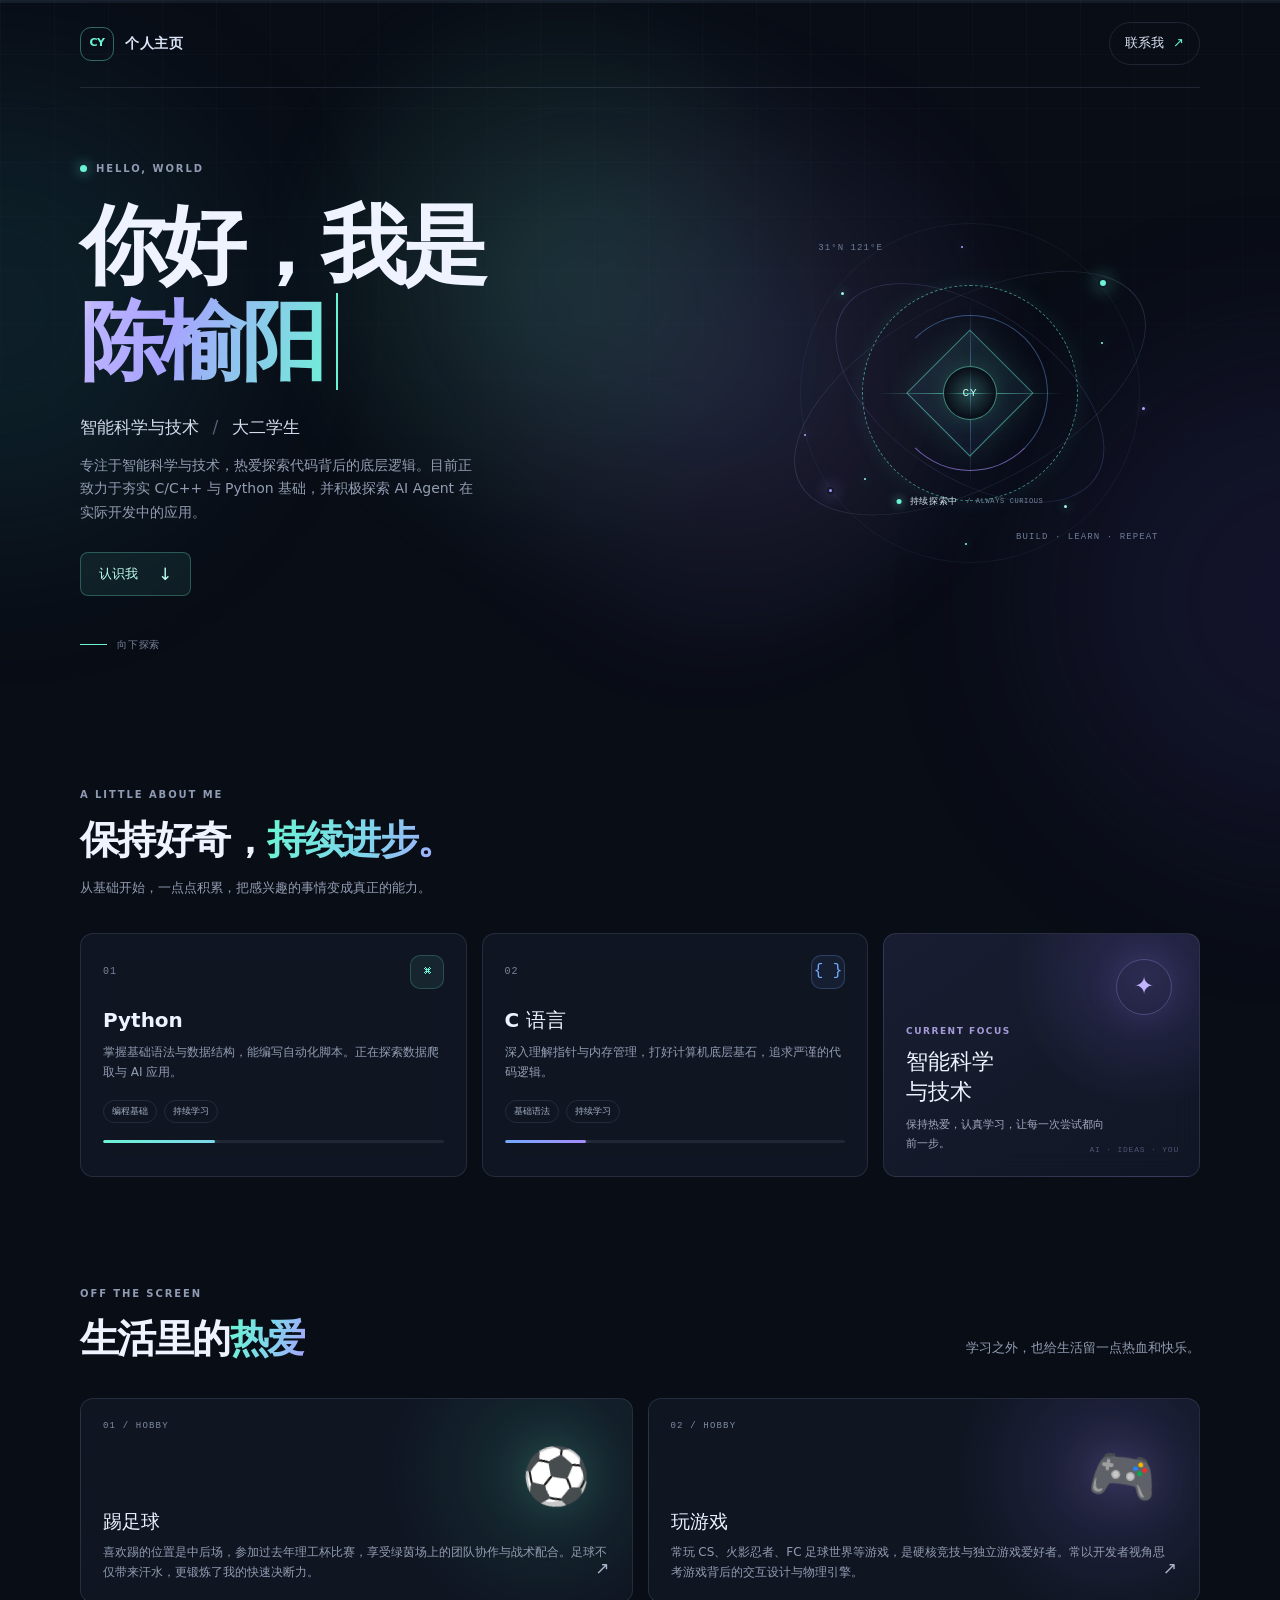
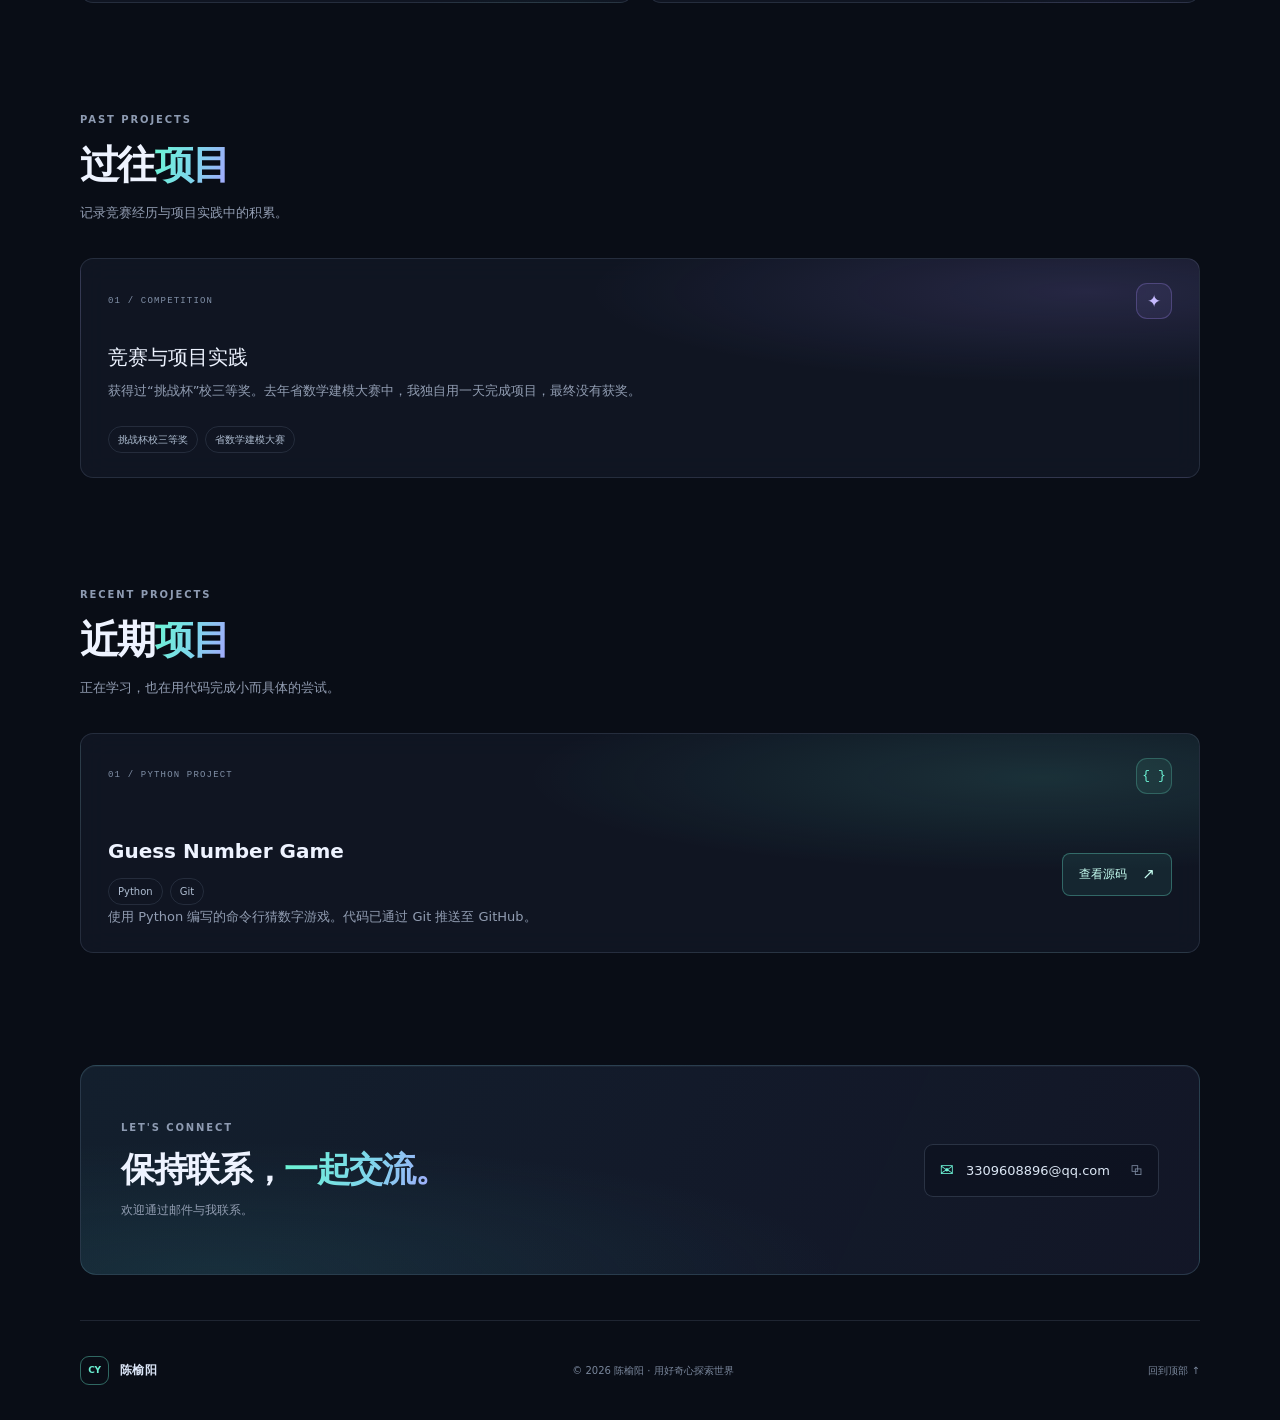
==== index.html @ b9c46926 "first commit:add personal web page" ====
<!DOCTYPE html>
<html lang="zh-CN">
<head>
  <meta charset="UTF-8">
  <meta name="viewport" content="width=device-width, initial-scale=1.0">
  <meta name="theme-color" content="#090d16">
  <meta name="description" content="陈榆阳的个人主页，智能科学与技术专业学生。">
  <title>陈榆阳 · 个人主页</title>
  <link rel="stylesheet" href="style.css">
</head>
<body>
  <!-- 顶部阅读进度条 -->
  <div class="reading-progress" id="reading-progress" role="progressbar" aria-label="页面阅读进度" aria-valuemin="0" aria-valuemax="100" aria-valuenow="0">
    <span class="reading-progress-fill" id="reading-progress-fill"></span>
  </div>

  <!-- 页面背景装饰 -->
  <div class="ambient ambient-one" aria-hidden="true"></div>
  <div class="ambient ambient-two" aria-hidden="true"></div>
  <div class="pointer-glow" id="pointer-glow" aria-hidden="true"></div>

  <header class="site-header">
    <a class="brand" href="#top" aria-label="陈榆阳个人主页首页">
      <span class="brand-mark">CY</span>
      <span>个人主页</span>
    </a>
    <a class="header-link" href="#contact">联系我 <span aria-hidden="true">↗</span></a>
  </header>

  <main id="top">
    <!-- 个人简介 -->
    <section class="hero section-shell" aria-labelledby="hero-title">
      <div class="hero-copy">
        <p class="eyebrow"><span class="status-dot"></span> HELLO, WORLD</p>
        <h1 id="hero-title">你好，我是<br><span class="gradient-text name-typewriter">陈榆阳</span></h1>
        <p class="hero-role">智能科学与技术 <span class="role-divider">/</span> 大二学生</p>
        <p class="hero-intro">专注于智能科学与技术，热爱探索代码背后的底层逻辑。目前正致力于夯实 C/C++ 与 Python 基础，并积极探索 AI Agent 在实际开发中的应用。</p>
        <a class="primary-button" href="#about">认识我 <span aria-hidden="true">↓</span></a>
      </div>

      <div class="hero-art" role="img" aria-label="动态科技感几何线条图形">
        <div class="orbit orbit-outer"></div>
        <div class="orbit orbit-inner"></div>
        <div class="orbit-node node-top"></div>
        <div class="orbit-node node-bottom"></div>
        <div class="signal-core" aria-hidden="true">
          <span class="signal-ring signal-ring-outer"></span>
          <span class="signal-ring signal-ring-inner"></span>
          <span class="signal-diamond"></span>
          <span class="signal-center">CY</span>
        </div>
        <span class="signal-caption"><span class="signal-pulse"></span> 持续探索中 <span class="signal-caption-en">/ ALWAYS CURIOUS</span></span>
        <div class="particle-field" aria-hidden="true">
          <span class="particle particle-one"></span>
          <span class="particle particle-two"></span>
          <span class="particle particle-three"></span>
          <span class="particle particle-four"></span>
          <span class="particle particle-five"></span>
          <span class="particle particle-six"></span>
          <span class="particle particle-seven"></span>
          <span class="particle particle-eight"></span>
        </div>
        <span class="art-coordinate coordinate-top">31°N 121°E</span>
        <span class="art-coordinate coordinate-bottom">BUILD · LEARN · REPEAT</span>
      </div>
      <div class="hero-scroll" aria-hidden="true"><span></span> 向下探索</div>
    </section>

    <!-- 技能与个人介绍 -->
    <section class="content-section section-shell" id="about" aria-labelledby="about-title">
      <div class="section-heading">
        <p class="eyebrow">A LITTLE ABOUT ME</p>
        <h2 id="about-title">保持好奇，<span class="gradient-text">持续进步。</span></h2>
        <p class="section-description">从基础开始，一点点积累，把感兴趣的事情变成真正的能力。</p>
      </div>

      <div class="skills-grid">
        <article class="info-card skill-card interactive-card">
          <div class="card-depth">
            <div class="card-topline"><span class="card-index">01</span><span class="card-icon" aria-hidden="true">⌘</span></div>
            <h3>Python</h3>
            <p>掌握基础语法与数据结构，能编写自动化脚本。正在探索数据爬取与 AI 应用。</p>
            <div class="skill-tags"><span>编程基础</span><span>持续学习</span></div>
            <div class="progress-track" aria-label="学习进度：起步中"><span class="progress-python"></span></div>
          </div>
        </article>

        <article class="info-card skill-card interactive-card">
          <div class="card-depth">
            <div class="card-topline"><span class="card-index">02</span><span class="card-icon card-icon-blue" aria-hidden="true">{ }</span></div>
            <h3>C 语言</h3>
            <p>深入理解指针与内存管理，打好计算机底层基石，追求严谨的代码逻辑。</p>
            <div class="skill-tags"><span>基础语法</span><span>持续学习</span></div>
            <div class="progress-track" aria-label="学习进度：起步中"><span class="progress-c"></span></div>
          </div>
        </article>

        <article class="info-card focus-card interactive-card">
          <div class="card-depth">
            <div class="focus-orb" aria-hidden="true">✦</div>
            <p class="focus-label">CURRENT FOCUS</p>
            <h3>智能科学<br>与技术</h3>
            <p class="focus-copy">保持热爱，认真学习，让每一次尝试都向前一步。</p>
            <span class="focus-decoration" aria-hidden="true">AI&nbsp;·&nbsp;IDEAS&nbsp;·&nbsp;YOU</span>
          </div>
        </article>
      </div>
    </section>

    <!-- 兴趣爱好 -->
    <section class="content-section section-shell" aria-labelledby="hobbies-title">
      <div class="section-heading section-heading-row">
        <div>
          <p class="eyebrow">OFF THE SCREEN</p>
          <h2 id="hobbies-title">生活里的<span class="gradient-text">热爱</span></h2>
        </div>
        <p class="section-description">学习之外，也给生活留一点热血和快乐。</p>
      </div>

      <div class="hobbies-grid">
        <article class="hobby-card football-card interactive-card">
          <div class="card-depth">
            <div class="hobby-number">01 / HOBBY</div>
            <div class="hobby-symbol" aria-hidden="true">⚽</div>
            <div class="hobby-text"><h3>踢足球</h3><p>喜欢踢的位置是中后场，参加过去年理工杯比赛，享受绿茵场上的团队协作与战术配合。足球不仅带来汗水，更锻炼了我的快速决断力。</p></div>
            <span class="hobby-arrow" aria-hidden="true">↗</span>
          </div>
        </article>
        <article class="hobby-card gaming-card interactive-card">
          <div class="card-depth">
            <div class="hobby-number">02 / HOBBY</div>
            <div class="hobby-symbol game-symbol" aria-hidden="true">🎮</div>
            <div class="hobby-text"><h3>玩游戏</h3><p>常玩 CS、火影忍者、FC 足球世界等游戏，是硬核竞技与独立游戏爱好者。常以开发者视角思考游戏背后的交互设计与物理引擎。</p></div>
            <span class="hobby-arrow" aria-hidden="true">↗</span>
          </div>
        </article>
      </div>
    </section>

    <!-- 过往项目与竞赛经历 -->
    <section class="content-section section-shell" aria-labelledby="past-projects-title">
      <div class="section-heading">
        <p class="eyebrow">PAST PROJECTS</p>
        <h2 id="past-projects-title">过往<span class="gradient-text">项目</span></h2>
        <p class="section-description">记录竞赛经历与项目实践中的积累。</p>
      </div>

      <div class="project-grid">
        <article class="project-card past-project-card interactive-card">
          <div class="card-depth">
            <div class="project-card-top">
              <span class="project-index">01 / COMPETITION</span>
              <span class="project-mark" aria-hidden="true">✦</span>
            </div>
            <div>
              <h3>竞赛与项目实践</h3>
              <p class="project-description">获得过“挑战杯”校三等奖。去年省数学建模大赛中，我独自用一天完成项目，最终没有获奖。</p>
            </div>
            <div class="project-tags"><span>挑战杯校三等奖</span><span>省数学建模大赛</span></div>
          </div>
        </article>
      </div>
    </section>

    <!-- 近期项目 -->
    <section class="content-section section-shell" aria-labelledby="recent-projects-title">
      <div class="section-heading">
        <p class="eyebrow">RECENT PROJECTS</p>
        <h2 id="recent-projects-title">近期<span class="gradient-text">项目</span></h2>
        <p class="section-description">正在学习，也在用代码完成小而具体的尝试。</p>
      </div>

      <div class="project-grid">
        <article class="project-card recent-project-card interactive-card">
          <div class="card-depth">
            <div class="project-card-top">
              <span class="project-index">01 / PYTHON PROJECT</span>
              <span class="project-mark project-mark-blue" aria-hidden="true">{ }</span>
            </div>
            <div class="project-main">
              <div class="project-details">
                <h3>Guess Number Game</h3>
                <div class="project-tags"><span>Python</span><span>Git</span></div>
                <p class="project-description">使用 Python 编写的命令行猜数字游戏。代码已通过 Git 推送至 GitHub。</p>
              </div>
              <a class="source-button" href="https://github.com/Cat079/guess-number-game" target="_blank" rel="noopener noreferrer">查看源码 <span aria-hidden="true">↗</span></a>
            </div>
          </div>
        </article>
      </div>
    </section>

    <!-- 联系方式 -->
    <section class="contact-section section-shell" id="contact" aria-labelledby="contact-title">
      <div class="contact-panel">
        <div>
          <p class="eyebrow">LET'S CONNECT</p>
          <h2 id="contact-title">保持联系，<span class="gradient-text">一起交流。</span></h2>
          <p class="contact-copy">欢迎通过邮件与我联系。</p>
        </div>
        <button class="email-link" id="copy-email" type="button" aria-label="复制邮箱地址 3309608896@qq.com">
          <span class="email-icon" aria-hidden="true">✉</span>
          <span>3309608896@qq.com</span>
          <span class="email-arrow" aria-hidden="true">⧉</span>
        </button>
      </div>
    </section>
  </main>

  <footer class="site-footer section-shell">
    <a class="brand footer-brand" href="#top"><span class="brand-mark">CY</span><span>陈榆阳</span></a>
    <p>© 2026 陈榆阳 · 用好奇心探索世界</p>
    <a class="back-to-top" href="#top">回到顶部 ↑</a>
  </footer>

  <!-- 复制邮箱后显示的轻量提示 -->
  <div class="toast" id="copy-toast" role="status" aria-live="polite" aria-atomic="true">
    <span class="toast-check" aria-hidden="true">✓</span>
    <span class="toast-message">邮箱已复制！</span>
  </div>

  <script>
    // 卡片进入视口时再播放渐入动画。
    const interactiveCards = document.querySelectorAll(".interactive-card");
    interactiveCards.forEach((card) => card.classList.add("reveal-on-scroll"));

    if ("IntersectionObserver" in window) {
      document.documentElement.classList.add("js-motion");
      const cardObserver = new IntersectionObserver((entries, observer) => {
        entries.forEach((entry) => {
          if (entry.isIntersecting) {
            entry.target.classList.add("is-visible");
            observer.unobserve(entry.target);
          }
        });
      }, { threshold: 0.14, rootMargin: "0px 0px -24px 0px" });

      interactiveCards.forEach((card) => cardObserver.observe(card));
    } else {
      // 不支持 IntersectionObserver 的旧浏览器直接显示卡片。
      interactiveCards.forEach((card) => card.classList.add("is-visible"));
    }

    // 点击邮箱按钮复制地址，并在页面右下角显示 Toast。
    const emailAddress = "3309608896@qq.com";
    const copyButton = document.querySelector("#copy-email");
    const toast = document.querySelector("#copy-toast");
    const toastMessage = toast.querySelector(".toast-message");
    let toastTimer;

    function showToast(message, isError = false) {
      toastMessage.textContent = message;
      toast.classList.toggle("toast-error", isError);
      toast.classList.add("is-visible");
      window.clearTimeout(toastTimer);
      toastTimer = window.setTimeout(() => toast.classList.remove("is-visible"), 2800);
    }

    function fallbackCopyEmail() {
      const temporaryInput = document.createElement("textarea");
      temporaryInput.value = emailAddress;
      temporaryInput.setAttribute("readonly", "");
      temporaryInput.style.position = "fixed";
      temporaryInput.style.opacity = "0";
      document.body.appendChild(temporaryInput);
      temporaryInput.select();
      const copied = document.execCommand("copy");
      temporaryInput.remove();
      if (!copied) throw new Error("复制失败");
    }

    async function copyEmail() {
      try {
        if (navigator.clipboard && window.isSecureContext) {
          try {
            await navigator.clipboard.writeText(emailAddress);
          } catch {
            // 剪贴板权限不可用时，再尝试兼容性复制方式。
            fallbackCopyEmail();
          }
        } else {
          // 本地文件或非安全上下文时，使用兼容性复制方式。
          fallbackCopyEmail();
        }
        showToast("邮箱已复制！");
      } catch {
        showToast("复制失败，请手动复制邮箱。", true);
      }
    }

    copyButton.addEventListener("click", copyEmail);

    // 更新顶部阅读进度条。
    const progressTrack = document.querySelector("#reading-progress");
    const progressFill = document.querySelector("#reading-progress-fill");

    function updateReadingProgress() {
      const scrollableHeight = document.documentElement.scrollHeight - window.innerHeight;
      const progress = scrollableHeight > 0 ? Math.min(1, Math.max(0, window.scrollY / scrollableHeight)) : 0;
      progressFill.style.transform = `scaleX(${progress})`;
      progressTrack.setAttribute("aria-valuenow", String(Math.round(progress * 100)));
    }

    window.addEventListener("scroll", updateReadingProgress, { passive: true });
    window.addEventListener("resize", updateReadingProgress, { passive: true });
    updateReadingProgress();

    // 桌面鼠标效果共用断点，手机端不会安装指针移动监听。
    const cardTiltQuery = window.matchMedia("(min-width: 768px) and (hover: hover) and (pointer: fine)");
    const pointerGlow = document.querySelector("#pointer-glow");

    function updatePointerGlow(event) {
      if (event.pointerType === "touch") return;
      pointerGlow.style.left = `${event.clientX}px`;
      pointerGlow.style.top = `${event.clientY}px`;
    }

    function setPointerGlowEnabled(enabled) {
      if (enabled) {
        window.addEventListener("pointermove", updatePointerGlow, { passive: true });
      } else {
        window.removeEventListener("pointermove", updatePointerGlow);
      }
    }

    // 仅在桌面鼠标环境启用卡片聚光和倾斜，尺寸变化时同步启停监听。
    function updateCardLighting(event) {
      const card = event.currentTarget;
      const bounds = card.getBoundingClientRect();
      const pointerX = Math.min(1, Math.max(0, (event.clientX - bounds.left) / bounds.width));
      const pointerY = Math.min(1, Math.max(0, (event.clientY - bounds.top) / bounds.height));

      card.style.setProperty("--spot-x", `${pointerX * 100}%`);
      card.style.setProperty("--spot-y", `${pointerY * 100}%`);
      card.style.setProperty("--rotate-x", `${(0.5 - pointerY) * 9}deg`);
      card.style.setProperty("--rotate-y", `${(pointerX - 0.5) * 11}deg`);
      card.classList.add("is-pointer-active");
    }

    function clearCardLighting(card) {
      card.style.removeProperty("--spot-x");
      card.style.removeProperty("--spot-y");
      card.style.removeProperty("--rotate-x");
      card.style.removeProperty("--rotate-y");
      card.classList.remove("is-pointer-active");
    }

    function resetCardLighting(event) {
      clearCardLighting(event.currentTarget);
    }

    function setCardLightingEnabled(enabled) {
      interactiveCards.forEach((card) => {
        if (enabled) {
          card.addEventListener("pointermove", updateCardLighting, { passive: true });
          card.addEventListener("pointerleave", resetCardLighting);
        } else {
          card.removeEventListener("pointermove", updateCardLighting);
          card.removeEventListener("pointerleave", resetCardLighting);
          clearCardLighting(card);
        }
      });
    }

    function updateDesktopEffects(enabled) {
      setCardLightingEnabled(enabled);
      setPointerGlowEnabled(enabled);
    }

    updateDesktopEffects(cardTiltQuery.matches);
    if (cardTiltQuery.addEventListener) {
      cardTiltQuery.addEventListener("change", (event) => updateDesktopEffects(event.matches));
    } else {
      cardTiltQuery.addListener((event) => updateDesktopEffects(event.matches));
    }

    // 平滑滚轮：给垂直滚轮输入增加缓动；缩放、横向手势与减少动态效果设置保持原生行为。
    const prefersReducedMotion = window.matchMedia("(prefers-reduced-motion: reduce)").matches;
    if (!prefersReducedMotion) {
      let wheelFrame = null;
      let targetScroll = window.scrollY;
      let previousScrollBehavior = "";

      function animateWheelScroll() {
        const currentScroll = window.scrollY;
        const remainingDistance = targetScroll - currentScroll;
        if (Math.abs(remainingDistance) < 1) {
          window.scrollTo(0, targetScroll);
          document.documentElement.style.scrollBehavior = previousScrollBehavior;
          wheelFrame = null;
          return;
        }
        window.scrollTo(0, currentScroll + remainingDistance * 0.14);
        wheelFrame = window.requestAnimationFrame(animateWheelScroll);
      }

      window.addEventListener("wheel", (event) => {
        // 保留浏览器缩放和横向滚动的原生手势。
        if (event.ctrlKey || event.shiftKey || Math.abs(event.deltaX) > Math.abs(event.deltaY)) return;
        const wheelDelta = event.deltaMode === WheelEvent.DOM_DELTA_LINE
          ? event.deltaY * 24
          : event.deltaMode === WheelEvent.DOM_DELTA_PAGE
            ? event.deltaY * window.innerHeight
            : event.deltaY;
        const maxScroll = document.documentElement.scrollHeight - window.innerHeight;
        event.preventDefault();
        if (wheelFrame === null) {
          targetScroll = window.scrollY;
          previousScrollBehavior = document.documentElement.style.scrollBehavior;
          // 逐帧滚动由下方缓动控制，避免 CSS 平滑行为叠加。
          document.documentElement.style.scrollBehavior = "auto";
        }
        targetScroll = Math.min(maxScroll, Math.max(0, targetScroll + wheelDelta));
        if (wheelFrame === null) wheelFrame = window.requestAnimationFrame(animateWheelScroll);
      }, { passive: false });
    }
  </script>
</body>
</html>
---- style.css ----
/* 基础样式与统一配色 */
:root {
  color-scheme: dark;
  --page: #090d16;
  --surface: rgba(18, 25, 39, 0.78);
  --text: #eef3ff;
  --muted: #929db2;
  --line: rgba(181, 201, 235, 0.13);
  --mint: #6cf3d5;
  --blue: #72aaff;
  --violet: #a78bfa;
  --content: 1120px;
}

* { box-sizing: border-box; }

html { scroll-behavior: smooth; }

/* 固定在顶部的阅读进度 */
.reading-progress { position: fixed; z-index: 100; top: 0; right: 0; left: 0; height: 3px; overflow: hidden; background: rgba(181, 201, 235, 0.08); pointer-events: none; }
.reading-progress-fill { display: block; width: 100%; height: 100%; background: linear-gradient(90deg, var(--mint), #75d5ed 48%, var(--violet)); box-shadow: 0 0 12px rgba(108, 243, 213, 0.6); transform: scaleX(0); transform-origin: left center; will-change: transform; }

body {
  position: relative;
  isolation: isolate;
  margin: 0;
  min-width: 320px;
  overflow-x: hidden;
  background: var(--page);
  color: var(--text);
  font-family: Inter, ui-sans-serif, system-ui, -apple-system, BlinkMacSystemFont, "Segoe UI", "PingFang SC", "Microsoft YaHei", sans-serif;
  line-height: 1.7;
}

/* 柔和的环境光和网格，纯 CSS 绘制，无需图片素材 */
body::before {
  position: fixed;
  z-index: -2;
  inset: 0;
  background-image: linear-gradient(rgba(137, 162, 206, 0.035) 1px, transparent 1px), linear-gradient(90deg, rgba(137, 162, 206, 0.035) 1px, transparent 1px);
  background-size: 54px 54px;
  content: "";
  mask-image: linear-gradient(to bottom, black, transparent 76%);
  pointer-events: none;
}

.ambient { position: absolute; z-index: -1; border-radius: 50%; filter: blur(90px); opacity: 0.17; pointer-events: none; }
.ambient-one { top: 90px; left: -220px; width: 440px; height: 440px; background: #247a88; }
.ambient-two { top: 350px; right: -270px; width: 500px; height: 500px; background: #44378e; }
.pointer-glow { position: fixed; z-index: -1; top: 36vh; left: 50vw; width: min(720px, 94vw); aspect-ratio: 1; border-radius: 50%; background: radial-gradient(circle at 38% 42%, rgba(108, 243, 213, 0.17), transparent 48%), radial-gradient(circle at 66% 58%, rgba(167, 139, 250, 0.15), transparent 53%); filter: blur(48px); opacity: 0; pointer-events: none; transform: translate(-50%, -50%); transition: left 150ms ease-out, top 150ms ease-out; will-change: left, top; }

@media (min-width: 768px) and (hover: hover) and (pointer: fine) {
  .pointer-glow { opacity: 0.95; }
}

a { color: inherit; text-decoration: none; }
a:focus-visible { outline: 2px solid var(--mint); outline-offset: 5px; }

.section-shell, .site-header { width: min(var(--content), calc(100% - 64px)); margin-inline: auto; }

.site-header {
  display: flex;
  min-height: 88px;
  align-items: center;
  justify-content: space-between;
  border-bottom: 1px solid var(--line);
}

.brand { display: inline-flex; align-items: center; gap: 11px; color: #dce6f8; font-size: 14px; font-weight: 650; letter-spacing: 0.04em; }
.brand-mark { display: grid; width: 34px; height: 34px; place-items: center; border: 1px solid rgba(108, 243, 213, 0.4); border-radius: 11px; color: var(--mint); font-size: 11px; letter-spacing: -0.04em; }
.header-link { padding: 9px 15px; border: 1px solid var(--line); border-radius: 999px; color: #dbe4f4; font-size: 13px; transition: border-color 180ms ease, color 180ms ease; }
.header-link:hover { border-color: rgba(108, 243, 213, 0.6); color: var(--mint); }
.header-link span { margin-left: 5px; color: var(--mint); }

/* 头部简介与抽象科技图形 */
.hero { position: relative; display: grid; min-height: 590px; grid-template-columns: 1.05fr 0.95fr; align-items: center; padding-top: 20px; }
.hero-copy { position: relative; z-index: 1; padding-bottom: 30px; }
.eyebrow { margin: 0 0 20px; color: #8e9bb2; font-size: 10px; font-weight: 700; letter-spacing: 0.19em; }
.hero .eyebrow { display: flex; align-items: center; gap: 9px; }
.status-dot { width: 7px; height: 7px; border-radius: 50%; background: var(--mint); box-shadow: 0 0 13px rgba(108, 243, 213, 0.85); }
.hero h1 { margin: 0; font-size: clamp(54px, 7vw, 86px); font-weight: 680; letter-spacing: -0.065em; line-height: 1.12; }
.gradient-text { background: linear-gradient(105deg, var(--mint) 4%, #7ed6eb 52%, #a8a3ff 100%); -webkit-background-clip: text; background-clip: text; color: transparent; }
.hero h1 .name-typewriter { display: inline-block; width: 3em; overflow: hidden; border-right: 2px solid var(--mint); padding-right: 0; vertical-align: bottom; white-space: nowrap; background-image: linear-gradient(105deg, var(--mint) 0%, #7ed6eb 32%, #ffffff 48%, #bdb4ff 55%, #a8a3ff 69%, var(--mint) 100%); background-size: 220% 100%; background-position: 100% 0; animation: name-type 1.35s steps(3, end) both, caret-blink 0.76s step-end infinite, name-shimmer 3.6s linear 1.35s infinite; }
.hero-role { margin: 23px 0 0; color: #d4dced; font-size: 17px; font-weight: 500; }
.role-divider { margin-inline: 8px; color: #536179; }
.hero-intro { max-width: 400px; margin: 12px 0 27px; color: var(--muted); font-size: 14px; }
.primary-button { display: inline-flex; min-height: 44px; align-items: center; gap: 20px; padding: 0 18px; border: 1px solid rgba(108, 243, 213, 0.28); border-radius: 8px; background: rgba(108, 243, 213, 0.08); color: #bcfff0; font-size: 13px; transition: background 180ms ease, transform 180ms ease; }
.primary-button:hover { transform: translateY(-2px); background: rgba(108, 243, 213, 0.15); }
.primary-button span { font-size: 17px; }

.hero-art { position: relative; display: grid; width: min(100%, 460px); aspect-ratio: 1; justify-self: end; place-items: center; }
.hero-art::before { position: absolute; inset: 13%; border: 1px solid rgba(129, 170, 212, 0.08); border-radius: 50%; content: ""; }
.orbit { position: absolute; border: 1px solid rgba(133, 181, 218, 0.19); border-radius: 50%; }
.orbit-outer { inset: 8%; transform: rotate(-28deg) scaleY(0.48); animation: orbit-roll 34s linear infinite; }
.orbit-inner { inset: 17%; transform: rotate(34deg) scaleY(0.55); border-color: rgba(135, 137, 237, 0.23); animation: orbit-roll-reverse 25s linear infinite; }
.orbit-node { position: absolute; z-index: 1; width: 10px; height: 10px; border: 2px solid #111a29; border-radius: 50%; background: var(--mint); box-shadow: 0 0 18px rgba(108, 243, 213, 0.8); }
.node-top { top: 25%; right: 20%; animation: node-float 3.8s ease-in-out infinite; }
.node-bottom { bottom: 28%; left: 19%; width: 7px; height: 7px; background: #a595ff; box-shadow: 0 0 16px rgba(165, 149, 255, 0.9); animation: node-float 4.4s ease-in-out -1.2s infinite; }

/* 中央核心以旋转轨道、扫描线和微光粒子组成，不使用图片或卡片 */
.signal-core { position: relative; z-index: 2; display: grid; width: 230px; aspect-ratio: 1; place-items: center; }
.signal-core::before, .signal-core::after { position: absolute; content: ""; pointer-events: none; }
.signal-core::before { width: 82%; height: 1px; background: linear-gradient(90deg, transparent, rgba(108, 243, 213, 0.7), transparent); animation: scan-horizontal 3.6s ease-in-out infinite; }
.signal-core::after { width: 1px; height: 82%; background: linear-gradient(180deg, transparent, rgba(114, 170, 255, 0.55), transparent); animation: scan-vertical 4.2s ease-in-out infinite; }
.signal-ring { position: absolute; border-radius: 50%; }
.signal-ring-outer { inset: 3%; border: 1px dashed rgba(108, 243, 213, 0.55); box-shadow: 0 0 22px rgba(108, 243, 213, 0.08); animation: spin 24s linear infinite; }
.signal-ring-inner { inset: 16%; border: 1px solid rgba(114, 170, 255, 0.42); border-left-color: transparent; border-bottom-color: rgba(167, 139, 250, 0.65); animation: spin-reverse 17s linear infinite; }
.signal-diamond { position: absolute; width: 39%; aspect-ratio: 1; border: 1px solid rgba(108, 243, 213, 0.5); background: linear-gradient(135deg, rgba(108, 243, 213, 0.08), rgba(114, 170, 255, 0.035)); box-shadow: 0 0 32px rgba(108, 243, 213, 0.13), inset 0 0 24px rgba(114, 170, 255, 0.08); transform: rotate(45deg); animation: diamond-pulse 3.2s ease-in-out infinite; }
.signal-center { position: relative; z-index: 1; display: grid; width: 54px; aspect-ratio: 1; place-items: center; border: 1px solid rgba(108, 243, 213, 0.55); border-radius: 50%; background: radial-gradient(circle, rgba(108, 243, 213, 0.22), rgba(9, 13, 22, 0.94) 70%); box-shadow: 0 0 28px rgba(108, 243, 213, 0.25); color: #c7fff2; font-family: ui-monospace, SFMono-Regular, Consolas, monospace; font-size: 11px; letter-spacing: 0.08em; animation: core-glow 3s ease-in-out infinite; }
.signal-caption { position: absolute; top: 72%; left: 50%; z-index: 2; display: flex; align-items: center; gap: 8px; color: #d6e4f2; font-size: 9px; letter-spacing: 0.08em; white-space: nowrap; transform: translateX(-50%); }
.signal-caption-en { color: #75849b; font-family: ui-monospace, SFMono-Regular, Consolas, monospace; font-size: 7px; letter-spacing: 0.09em; }
.signal-pulse { width: 5px; height: 5px; border-radius: 50%; background: var(--mint); box-shadow: 0 0 10px var(--mint); animation: pulse 1.7s ease-in-out infinite; }
.particle-field { position: absolute; inset: 0; pointer-events: none; }
.particle { position: absolute; width: 3px; height: 3px; border-radius: 50%; background: #9af8e5; box-shadow: 0 0 10px rgba(108, 243, 213, 0.9); animation: particle-drift 4.5s ease-in-out infinite; }
.particle-one { top: 28%; left: 22%; }
.particle-two { top: 39%; right: 21%; width: 2px; height: 2px; animation-delay: -1.1s; }
.particle-three { right: 29%; bottom: 25%; animation-delay: -2.2s; }
.particle-four { bottom: 31%; left: 27%; width: 2px; height: 2px; animation-delay: -0.7s; }
.particle-five { top: 18%; left: 48%; width: 2px; height: 2px; background: #b4a6ff; box-shadow: 0 0 10px #a78bfa; animation-delay: -3.1s; }
.particle-six { top: 53%; right: 12%; background: #b4a6ff; box-shadow: 0 0 10px #a78bfa; animation-delay: -1.8s; }
.particle-seven { bottom: 17%; left: 49%; width: 2px; height: 2px; animation-delay: -2.7s; }
.particle-eight { top: 59%; left: 14%; width: 2px; height: 2px; background: #b4a6ff; box-shadow: 0 0 10px #a78bfa; animation-delay: -0.3s; }
.art-coordinate { position: absolute; color: #6e7d96; font-family: ui-monospace, SFMono-Regular, Consolas, monospace; font-size: 9px; letter-spacing: 0.12em; }
.coordinate-top { top: 17%; left: 17%; }
.coordinate-bottom { right: 9%; bottom: 17%; }
.hero-scroll { position: absolute; bottom: 25px; left: 0; display: flex; align-items: center; gap: 10px; color: #78859b; font-size: 10px; letter-spacing: 0.08em; }
.hero-scroll span { width: 27px; height: 1px; background: var(--mint); }

/* 内容区标题与技能卡片 */
.content-section { padding-top: 108px; }
.section-heading { margin-bottom: 34px; }
.section-heading .eyebrow { margin-bottom: 12px; }
.section-heading h2, .contact-panel h2 { margin: 0; font-size: clamp(27px, 4vw, 39px); font-weight: 620; letter-spacing: -0.04em; line-height: 1.3; }
.section-description { margin: 11px 0 0; color: var(--muted); font-size: 13px; }
.skills-grid { display: grid; grid-template-columns: 1fr 1fr 0.82fr; gap: 15px; }
.info-card { position: relative; min-height: 244px; overflow: hidden; border: 1px solid var(--line); border-radius: 13px; background: var(--surface); backdrop-filter: blur(14px); }
.skill-card { padding: 21px 22px; }
.card-topline { display: flex; align-items: center; justify-content: space-between; }
.card-index { color: #76839a; font-family: ui-monospace, SFMono-Regular, Consolas, monospace; font-size: 10px; letter-spacing: 0.09em; }
.card-icon { display: grid; width: 34px; height: 34px; place-items: center; border: 1px solid rgba(108, 243, 213, 0.21); border-radius: 10px; background: rgba(108, 243, 213, 0.07); color: var(--mint); font-family: ui-monospace, SFMono-Regular, Consolas, monospace; font-size: 16px; }
.card-icon-blue { border-color: rgba(114, 170, 255, 0.24); background: rgba(114, 170, 255, 0.07); color: var(--blue); }
.skill-card h3 { margin: 14px 0 5px; font-size: 20px; font-weight: 580; }
.skill-card .card-depth > p { min-height: 42px; margin: 0; color: var(--muted); font-size: 12px; line-height: 1.7; }
.skill-tags { display: flex; gap: 7px; margin-top: 16px; }
.skill-tags span { padding: 3px 8px; border: 1px solid rgba(182, 201, 231, 0.12); border-radius: 999px; color: #a6b2c7; font-size: 9px; }
.progress-track { height: 3px; margin-top: 17px; overflow: hidden; border-radius: 9px; background: rgba(199, 214, 238, 0.09); }
.progress-track span { display: block; height: 100%; border-radius: inherit; background: linear-gradient(90deg, var(--mint), #7ed6eb); box-shadow: 0 0 9px rgba(108, 243, 213, 0.45); }
.progress-python { width: 33%; }
.progress-c { width: 24%; background: linear-gradient(90deg, #72aaff, #a78bfa) !important; }

.focus-card { display: flex; flex-direction: column; padding: 22px; background: radial-gradient(circle at 83% 17%, rgba(135, 115, 234, 0.2), transparent 40%), linear-gradient(145deg, rgba(30, 33, 57, 0.82), rgba(17, 24, 39, 0.85)); }
.focus-card .card-depth { display: flex; flex: 1; flex-direction: column; justify-content: flex-end; }
.focus-orb { position: absolute; top: 3px; right: 5px; display: grid; width: 56px; height: 56px; place-items: center; border: 1px solid rgba(170, 154, 255, 0.31); border-radius: 50%; color: #c1b5ff; font-size: 24px; box-shadow: 0 0 35px rgba(139, 119, 238, 0.16); }
.focus-label { margin: 0 0 8px; color: #a69bda; font-size: 9px; font-weight: 700; letter-spacing: 0.17em; }
.focus-card h3 { margin: 0; font-size: 22px; font-weight: 590; line-height: 1.35; }
.focus-copy { max-width: 200px; margin: 10px 0 0; color: #a4abc0; font-size: 11px; }
.focus-decoration { position: absolute; right: -2px; bottom: -3px; color: rgba(190, 184, 242, 0.38); font-family: ui-monospace, SFMono-Regular, Consolas, monospace; font-size: 8px; letter-spacing: 0.1em; }

/* 卡片的聚光层、渐变边框与滚动渐入 */
.info-card, .hobby-card, .project-card { transition: border-color 240ms ease, box-shadow 240ms ease; }
.interactive-card { --spot-x: 50%; --spot-y: 50%; --rotate-x: 0deg; --rotate-y: 0deg; --lift-y: 0px; }
.interactive-card::before { position: absolute; z-index: 0; inset: 0; border-radius: inherit; background: radial-gradient(circle 190px at var(--spot-x) var(--spot-y), rgba(108, 243, 213, 0.2), rgba(114, 170, 255, 0.08) 42%, transparent 76%); content: ""; opacity: 0; pointer-events: none; transition: opacity 180ms ease; }
.info-card::after, .hobby-card::after, .project-card::after { position: absolute; z-index: 2; inset: 0; padding: 1px; border-radius: inherit; background: linear-gradient(135deg, rgba(108, 243, 213, 0.95), rgba(114, 170, 255, 0.68) 52%, rgba(167, 139, 250, 0.82)); content: ""; opacity: 0; pointer-events: none; transition: opacity 240ms ease; -webkit-mask: linear-gradient(#fff 0 0) content-box, linear-gradient(#fff 0 0); -webkit-mask-composite: xor; mask-composite: exclude; }
.card-depth { position: relative; z-index: 1; min-width: 0; }
.interactive-card p, .interactive-card h3 { overflow-wrap: anywhere; }
.js-motion .reveal-on-scroll { opacity: 0; translate: 0 26px; }
.js-motion .reveal-on-scroll.is-visible { animation: card-rise 720ms cubic-bezier(0.2, 0.72, 0.2, 1) both; }
.skills-grid .info-card:nth-child(2) { animation-delay: 100ms; }
.skills-grid .info-card:nth-child(3) { animation-delay: 200ms; }
.hobbies-grid .hobby-card:nth-child(2) { animation-delay: 120ms; }

@media (min-width: 768px) and (hover: hover) and (pointer: fine) {
  /* 桌面鼠标移动时倾斜卡片、抬起内容，并让聚光点跟随指针。 */
  .interactive-card { transition: transform 180ms ease-out, border-color 240ms ease, box-shadow 240ms ease; }
  .interactive-card > .card-depth { perspective: 900px; transform-style: preserve-3d; }
  .interactive-card .card-depth > * { transition: translate 180ms ease-out; }
  .interactive-card:hover, .interactive-card.is-pointer-active { transform: perspective(1000px) rotateX(var(--rotate-x)) rotateY(var(--rotate-y)) translateY(var(--lift-y)); transform-style: preserve-3d; }
  .interactive-card:hover { --lift-y: -5px; border-color: rgba(108, 243, 213, 0.52); box-shadow: 0 15px 38px rgba(0, 0, 0, 0.24), 0 0 25px rgba(108, 243, 213, 0.1); }
  .interactive-card:hover::before, .interactive-card:hover::after { opacity: 1; }
  .interactive-card:hover .card-depth > * { translate: 0 0 22px; }
}

/* 兴趣卡片 */
.section-heading-row { display: flex; align-items: end; justify-content: space-between; gap: 30px; }
.section-heading-row .section-description { max-width: 280px; margin: 0 0 5px; }
.hobbies-grid { display: grid; grid-template-columns: 1fr 1fr; gap: 15px; }
.hobby-card { position: relative; display: flex; min-height: 205px; flex-direction: column; overflow: hidden; padding: 20px 22px; border: 1px solid var(--line); border-radius: 13px; background: var(--surface); }
.football-card { background: radial-gradient(circle at 84% 35%, rgba(49, 147, 120, 0.2), transparent 32%), var(--surface); }
.gaming-card { background: radial-gradient(circle at 84% 35%, rgba(108, 92, 183, 0.24), transparent 32%), var(--surface); }
.hobby-number { color: #7e8ba1; font-family: ui-monospace, SFMono-Regular, Consolas, monospace; font-size: 9px; letter-spacing: 0.13em; }
.hobby-card .card-depth { display: flex; flex: 1; flex-direction: column; justify-content: space-between; }
.hobby-symbol { position: absolute; top: 11px; right: 19px; font-size: 55px; filter: drop-shadow(0 0 22px rgba(119, 231, 210, 0.18)); transform: rotate(-10deg); }
.game-symbol { filter: drop-shadow(0 0 22px rgba(172, 151, 255, 0.24)); transform: rotate(8deg); }
.hobby-text { padding-top: 14px; }
.hobby-text h3 { margin: 0 0 4px; font-size: 19px; font-weight: 580; }
.hobby-text p { margin: 0; color: var(--muted); font-size: 12px; }
.hobby-arrow { position: absolute; right: 0; bottom: 0; color: #aab6cb; font-size: 17px; }

/* 过往与近期项目卡片 */
.project-grid { display: grid; grid-template-columns: minmax(0, 1fr); }
.project-card { position: relative; display: flex; min-height: 220px; flex-direction: column; overflow: hidden; padding: 24px 27px; border: 1px solid var(--line); border-radius: 13px; background: var(--surface); backdrop-filter: blur(14px); }
.project-card .card-depth { display: flex; flex: 1; flex-direction: column; justify-content: space-between; }
.past-project-card { background: radial-gradient(ellipse at 90% 15%, rgba(167, 139, 250, 0.15), transparent 35%), var(--surface); }
.recent-project-card { background: radial-gradient(ellipse at 86% 20%, rgba(108, 243, 213, 0.12), transparent 38%), var(--surface); }
.project-card-top { display: flex; align-items: center; justify-content: space-between; }
.project-index { color: #8290a7; font-family: ui-monospace, SFMono-Regular, Consolas, monospace; font-size: 9px; letter-spacing: 0.13em; }
.project-mark { display: grid; width: 36px; height: 36px; place-items: center; border: 1px solid rgba(167, 139, 250, 0.28); border-radius: 11px; background: rgba(167, 139, 250, 0.08); color: #c6baff; font-size: 17px; }
.project-mark-blue { border-color: rgba(108, 243, 213, 0.24); background: rgba(108, 243, 213, 0.07); color: var(--mint); font-family: ui-monospace, SFMono-Regular, Consolas, monospace; font-size: 13px; }
.project-card h3 { margin: 13px 0 5px; font-size: 20px; font-weight: 590; }
.project-description { max-width: 740px; margin: 0; color: var(--muted); font-size: 13px; line-height: 1.8; }
.project-tags { display: flex; flex-wrap: wrap; gap: 7px; margin-top: 17px; }
.project-tags span { padding: 4px 9px; border: 1px solid rgba(182, 201, 231, 0.13); border-radius: 999px; color: #afbdd1; font-size: 10px; }
.project-main { display: flex; align-items: center; justify-content: space-between; gap: 28px; }
.project-details { max-width: 760px; }
.project-details .project-tags { margin-top: 10px; }
.source-button { display: inline-flex; min-height: 43px; flex: 0 0 auto; align-items: center; gap: 15px; padding: 0 16px; border: 1px solid rgba(108, 243, 213, 0.32); border-radius: 8px; background: rgba(108, 243, 213, 0.08); color: #c6fff2; font-size: 12px; transition: background 180ms ease, border-color 180ms ease, transform 180ms ease; }
.source-button:hover { transform: translateY(-2px); border-color: rgba(108, 243, 213, 0.65); background: rgba(108, 243, 213, 0.15); }
.source-button span { font-size: 15px; }

/* 联系方式和页脚 */
.contact-section { padding-top: 112px; }
.contact-panel { display: flex; min-height: 210px; align-items: center; justify-content: space-between; gap: 35px; padding: 35px 40px; border: 1px solid rgba(130, 191, 207, 0.2); border-radius: 16px; background: radial-gradient(ellipse at 12% 100%, rgba(51, 138, 143, 0.16), transparent 45%), linear-gradient(115deg, rgba(20, 33, 47, 0.94), rgba(20, 23, 41, 0.92)); box-shadow: inset 0 1px rgba(255, 255, 255, 0.04); }
.contact-panel .eyebrow { margin-bottom: 11px; }
.contact-panel h2 { font-size: clamp(25px, 3.8vw, 34px); }
.contact-copy { margin: 9px 0 0; color: var(--muted); font-size: 12px; }
.email-link { display: flex; min-height: 53px; align-items: center; gap: 12px; padding: 0 15px; border: 1px solid rgba(174, 199, 226, 0.18); border-radius: 9px; background: rgba(4, 10, 18, 0.3); color: #dce7f5; font-family: inherit; font-size: 13px; text-align: left; cursor: pointer; transition: border-color 180ms ease, color 180ms ease, background 180ms ease; }
.email-link:hover { border-color: rgba(108, 243, 213, 0.55); color: var(--mint); }
.email-link:active { background: rgba(108, 243, 213, 0.1); }
.email-icon { color: var(--mint); font-size: 17px; }
.email-arrow { margin-left: 8px; color: #7f8da4; }
.toast { position: fixed; right: max(24px, env(safe-area-inset-right)); bottom: max(24px, env(safe-area-inset-bottom)); z-index: 20; display: flex; min-height: 48px; align-items: center; gap: 11px; padding: 0 17px; border: 1px solid rgba(108, 243, 213, 0.3); border-radius: 11px; background: rgba(17, 27, 39, 0.94); box-shadow: 0 12px 40px rgba(0, 0, 0, 0.35), 0 0 22px rgba(108, 243, 213, 0.08); color: #e5fff8; font-size: 13px; opacity: 0; transform: translateY(12px); visibility: hidden; pointer-events: none; backdrop-filter: blur(16px); transition: opacity 220ms ease, transform 220ms ease, visibility 0s linear 220ms; }
.toast.is-visible { opacity: 1; transform: translateY(0); visibility: visible; transition-delay: 0s; }
.toast-check { display: grid; width: 22px; height: 22px; place-items: center; border-radius: 50%; background: rgba(108, 243, 213, 0.15); color: var(--mint); font-size: 13px; }
.toast-error { border-color: rgba(255, 154, 154, 0.35); color: #ffe4e4; }
.toast-error .toast-check { background: rgba(255, 126, 126, 0.15); color: #ffaaa8; }
.site-footer { display: flex; min-height: 100px; align-items: center; justify-content: space-between; gap: 20px; margin-top: 45px; border-top: 1px solid var(--line); }
.footer-brand { font-size: 12px; }
.footer-brand .brand-mark { width: 29px; height: 29px; border-radius: 9px; font-size: 9px; }
.site-footer p, .back-to-top { margin: 0; color: #79869b; font-size: 10px; }
.back-to-top { transition: color 180ms ease; }
.back-to-top:hover { color: var(--mint); }

/* 平板与手机布局 */
@media (max-width: 800px) {
  .section-shell, .site-header { width: min(100% - 48px, 620px); }
  .hero { min-height: 520px; grid-template-columns: 1fr 0.8fr; }
  .hero h1 { font-size: clamp(54px, 9vw, 72px); }
  .hero-art { width: 115%; margin-right: -8%; }
  .signal-core { width: 205px; }
  .skills-grid { grid-template-columns: 1fr 1fr; }
  .focus-card { min-height: 205px; grid-column: 1 / -1; }
  .focus-card h3 br { display: none; }
  .focus-copy { max-width: 340px; }
}

@media (max-width: 560px) {
  .section-shell, .site-header { width: calc(100% - 40px); }
  .site-header { min-height: 72px; }
  .hero { min-height: 0; grid-template-columns: 1fr; padding-top: 66px; padding-bottom: 66px; }
  .hero-copy { padding-bottom: 0; }
  .hero h1 { font-size: clamp(58px, 15vw, 76px); }
  .hero-role { margin-top: 18px; font-size: 15px; }
  .hero-intro { max-width: 330px; font-size: 13px; }
  .hero-art { width: min(100%, 340px); margin: 12px auto -15px; justify-self: center; }
  .signal-core { width: 190px; }
  .signal-caption { top: 70%; gap: 6px; font-size: 8px; }
  .signal-caption-en { font-size: 6px; }
  .hero-scroll { bottom: 10px; }
  .content-section, .contact-section { padding-top: 78px; }
  .section-heading { margin-bottom: 24px; }
  .section-heading h2 { font-size: 27px; }
  .section-description { font-size: 12px; }
  .skills-grid { grid-template-columns: 1fr; gap: 11px; }
  .info-card { min-height: 0; }
  .skill-card { padding: 18px; }
  .skill-card .card-depth > p { min-height: 0; }
  .progress-track { margin-top: 14px; }
  .focus-card { min-height: 205px; grid-column: auto; }
  .section-heading-row { display: block; }
  .section-heading-row .section-description { margin-top: 10px; }
  .hobbies-grid { grid-template-columns: 1fr; gap: 11px; }
  .hobby-card { min-height: 180px; padding: 18px; }
  .hobby-symbol { top: 6px; right: 12px; font-size: 48px; }
  .project-card { min-height: 230px; padding: 20px; }
  .project-main { align-items: flex-start; flex-direction: column; gap: 18px; }
  .project-description { font-size: 12px; }
  .contact-panel { min-height: 0; align-items: stretch; flex-direction: column; gap: 23px; padding: 25px 20px; }
  .contact-panel h2 { font-size: 27px; }
  .email-link { gap: 9px; padding-inline: 11px; font-size: clamp(11px, 3.1vw, 13px); }
  .email-arrow { margin-left: auto; }
  .site-footer { min-height: 92px; flex-wrap: wrap; justify-content: space-between; row-gap: 0; margin-top: 30px; padding-block: 18px; }
  .site-footer p { order: 3; width: 100%; }
}

@media (max-width: 767px) {
  /* 手机强制关闭指针特效与首屏循环动画，降低持续绘制开销。 */
  .pointer-glow { display: none !important; }
  .interactive-card { transform: none !important; transform-style: flat; transition: none; }
  .interactive-card::before { display: none; }
  .interactive-card .card-depth { perspective: none; transform-style: flat; }
  .interactive-card .card-depth > * { translate: none !important; }
  .info-card, .hobby-card, .project-card { backdrop-filter: none; }
  .hero-art .orbit, .hero-art .orbit-node, .hero-art .signal-ring, .hero-art .signal-diamond, .hero-art .signal-center, .hero-art .signal-core::before, .hero-art .signal-core::after, .hero-art .signal-pulse, .hero-art .particle { animation: none; }
}

@media (prefers-reduced-motion: reduce) {
  html { scroll-behavior: auto; }
  *, *::before, *::after { animation-duration: 0.01ms !important; animation-iteration-count: 1 !important; transition-duration: 0.01ms !important; }
  .js-motion .reveal-on-scroll { opacity: 1; translate: none; }
  .js-motion .reveal-on-scroll.is-visible { animation: none; }
  .pointer-glow { display: none; }
}

@keyframes spin { to { transform: rotate(360deg); } }
@keyframes spin-reverse { to { transform: rotate(-360deg); } }
@keyframes orbit-roll { to { transform: rotate(332deg) scaleY(0.48); } }
@keyframes orbit-roll-reverse { to { transform: rotate(-326deg) scaleY(0.55); } }
@keyframes scan-horizontal { 0%, 100% { opacity: 0.28; transform: scaleX(0.52); } 50% { opacity: 0.9; transform: scaleX(1); } }
@keyframes scan-vertical { 0%, 100% { opacity: 0.2; transform: scaleY(0.62); } 50% { opacity: 0.72; transform: scaleY(1); } }
@keyframes diamond-pulse { 0%, 100% { opacity: 0.56; scale: 0.92; } 50% { opacity: 1; scale: 1.04; } }
@keyframes core-glow { 0%, 100% { box-shadow: 0 0 20px rgba(108, 243, 213, 0.16); } 50% { box-shadow: 0 0 34px rgba(108, 243, 213, 0.42); } }
@keyframes pulse { 0%, 100% { opacity: 0.6; scale: 0.8; } 50% { opacity: 1; scale: 1.25; } }
@keyframes particle-drift { 0%, 100% { opacity: 0.25; translate: 0 5px; scale: 0.7; } 50% { opacity: 1; translate: 0 -7px; scale: 1.2; } }
@keyframes node-float { 0%, 100% { translate: 0 0; } 50% { translate: 0 -7px; } }
@keyframes card-rise { from { opacity: 0; translate: 0 26px; } to { opacity: 1; translate: 0 0; } }
@keyframes name-type { from { width: 0; } to { width: 3em; } }
@keyframes caret-blink { 0%, 49% { border-right-color: var(--mint); } 50%, 100% { border-right-color: transparent; } }
@keyframes name-shimmer { from { background-position: 100% 0; } to { background-position: 0 0; } }
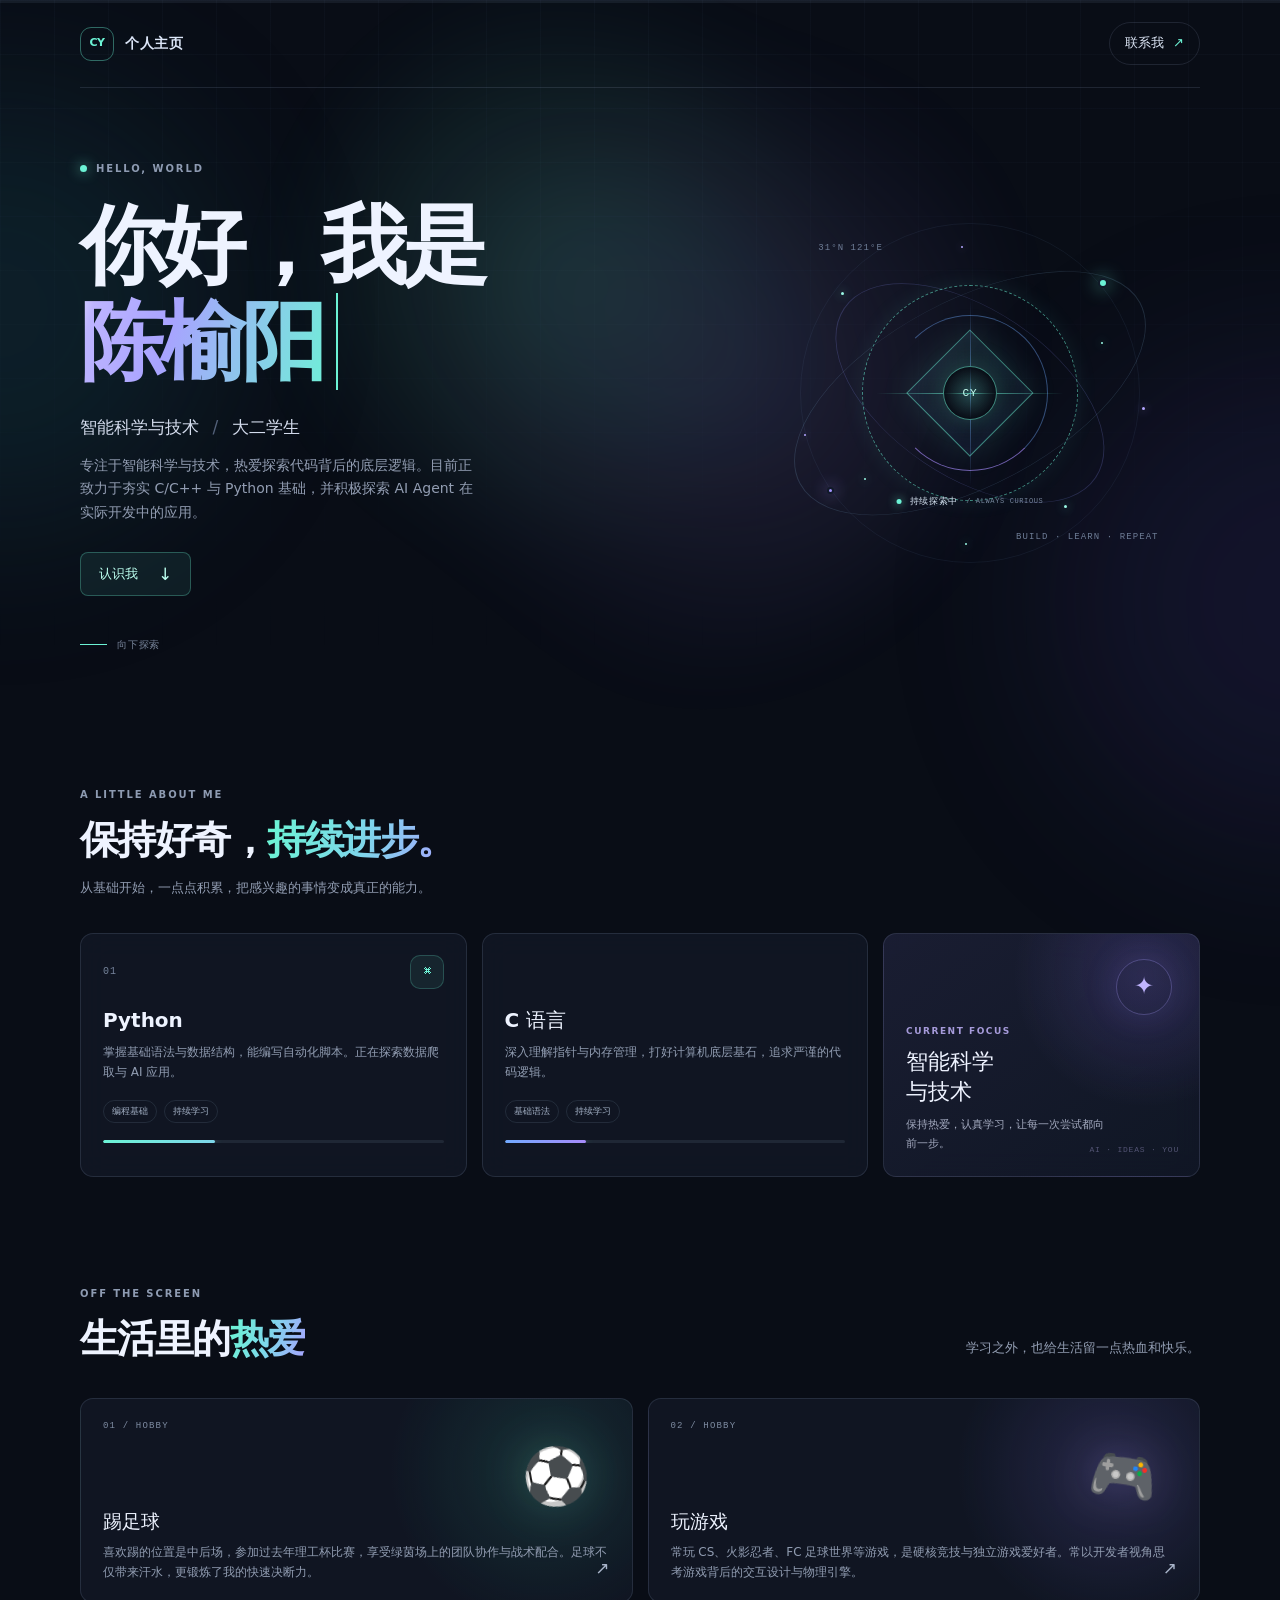
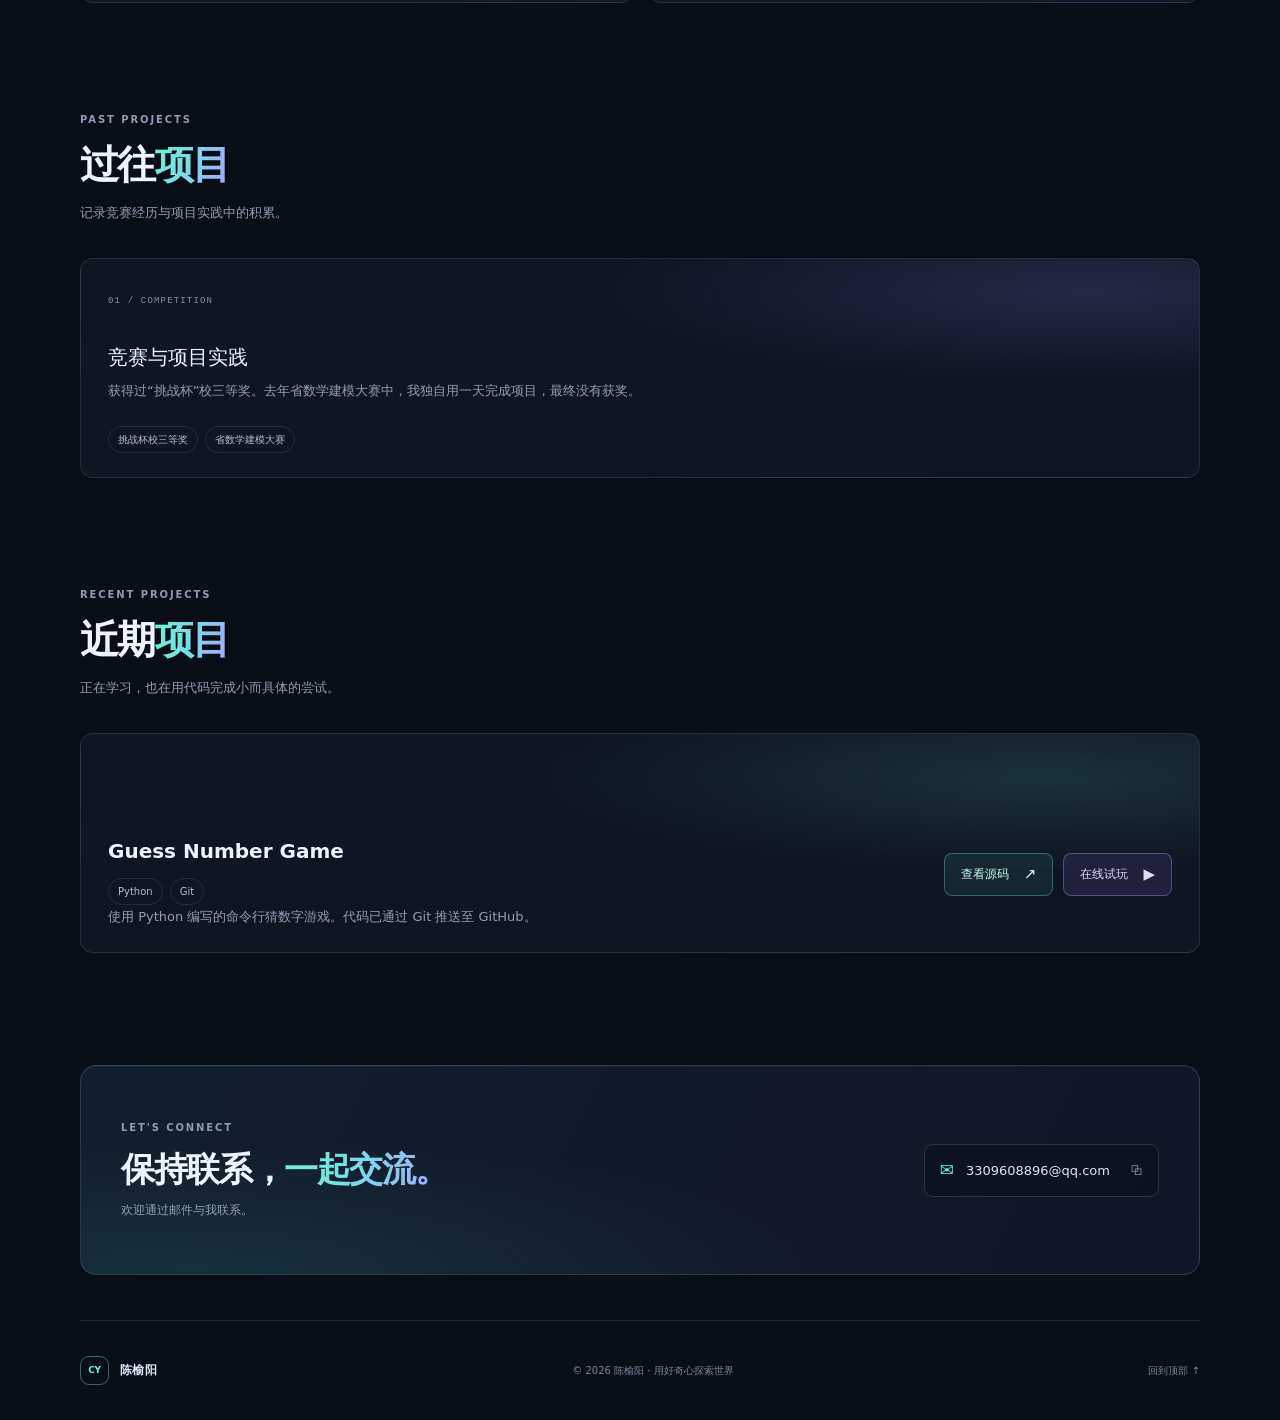
==== commit 1a8b6853: "update:添加在线试玩猜数字游戏功能" ====
--- a/index.html
+++ b/index.html
@@ -7,6 +7,7 @@
   <meta name="description" content="陈榆阳的个人主页，智能科学与技术专业学生。">
   <title>陈榆阳 · 个人主页</title>
   <link rel="stylesheet" href="style.css">
+  <script src="script.js" defer></script>
 </head>
 <body>
   <!-- 顶部阅读进度条 -->
@@ -183,7 +184,10 @@
                 <div class="project-tags"><span>Python</span><span>Git</span></div>
                 <p class="project-description">使用 Python 编写的命令行猜数字游戏。代码已通过 Git 推送至 GitHub。</p>
               </div>
-              <a class="source-button" href="https://github.com/Cat079/guess-number-game" target="_blank" rel="noopener noreferrer">查看源码 <span aria-hidden="true">↗</span></a>
+              <div class="project-actions">
+                <a class="source-button" href="https://github.com/Cat079/guess-number-game" target="_blank" rel="noopener noreferrer">查看源码 <span aria-hidden="true">↗</span></a>
+                <button class="source-button play-button" id="open-game" type="button">在线试玩 <span aria-hidden="true">▶</span></button>
+              </div>
             </div>
           </div>
         </article>
@@ -213,207 +217,41 @@
     <a class="back-to-top" href="#top">回到顶部 ↑</a>
   </footer>
 
+  <!-- 猜数字游戏弹窗：使用原生 dialog，支持 Esc 键关闭。 -->
+  <dialog class="game-modal" id="guess-game" aria-labelledby="game-title" aria-describedby="game-description">
+    <div class="game-modal-inner">
+      <div class="game-modal-top">
+        <p class="game-kicker">MINI GAME <span>/</span> 01</p>
+        <button class="game-close" id="close-game" type="button" aria-label="关闭游戏">×</button>
+      </div>
+      <h2 id="game-title">Guess Number Game</h2>
+      <p class="game-description" id="game-description">猜一个 1 到 100 之间的整数，看看你能几次猜中。</p>
+
+      <div class="game-score" aria-label="猜测次数">
+        <span>已猜次数</span>
+        <strong><span id="guess-count">0</span><small>次</small></strong>
+      </div>
+
+      <p class="game-status" id="game-status" data-state="ready" role="status" aria-live="polite">输入一个数字，开始挑战。</p>
+
+      <form class="game-form" id="guess-form">
+        <label for="guess-input">你的猜测</label>
+        <div class="game-controls">
+          <input id="guess-input" name="guess" type="number" min="1" max="100" step="1" inputmode="numeric" placeholder="1–100" required>
+          <button class="game-submit" type="submit">提交猜测 <span aria-hidden="true">↗</span></button>
+        </div>
+      </form>
+
+      <button class="game-restart" id="restart-game" type="button">重新开始</button>
+      <p class="game-footnote">猜中后可以重新开始，再挑战一局。</p>
+    </div>
+  </dialog>
+
   <!-- 复制邮箱后显示的轻量提示 -->
   <div class="toast" id="copy-toast" role="status" aria-live="polite" aria-atomic="true">
     <span class="toast-check" aria-hidden="true">✓</span>
     <span class="toast-message">邮箱已复制！</span>
   </div>
 
-  <script>
-    // 卡片进入视口时再播放渐入动画。
-    const interactiveCards = document.querySelectorAll(".interactive-card");
-    interactiveCards.forEach((card) => card.classList.add("reveal-on-scroll"));
-
-    if ("IntersectionObserver" in window) {
-      document.documentElement.classList.add("js-motion");
-      const cardObserver = new IntersectionObserver((entries, observer) => {
-        entries.forEach((entry) => {
-          if (entry.isIntersecting) {
-            entry.target.classList.add("is-visible");
-            observer.unobserve(entry.target);
-          }
-        });
-      }, { threshold: 0.14, rootMargin: "0px 0px -24px 0px" });
-
-      interactiveCards.forEach((card) => cardObserver.observe(card));
-    } else {
-      // 不支持 IntersectionObserver 的旧浏览器直接显示卡片。
-      interactiveCards.forEach((card) => card.classList.add("is-visible"));
-    }
-
-    // 点击邮箱按钮复制地址，并在页面右下角显示 Toast。
-    const emailAddress = "3309608896@qq.com";
-    const copyButton = document.querySelector("#copy-email");
-    const toast = document.querySelector("#copy-toast");
-    const toastMessage = toast.querySelector(".toast-message");
-    let toastTimer;
-
-    function showToast(message, isError = false) {
-      toastMessage.textContent = message;
-      toast.classList.toggle("toast-error", isError);
-      toast.classList.add("is-visible");
-      window.clearTimeout(toastTimer);
-      toastTimer = window.setTimeout(() => toast.classList.remove("is-visible"), 2800);
-    }
-
-    function fallbackCopyEmail() {
-      const temporaryInput = document.createElement("textarea");
-      temporaryInput.value = emailAddress;
-      temporaryInput.setAttribute("readonly", "");
-      temporaryInput.style.position = "fixed";
-      temporaryInput.style.opacity = "0";
-      document.body.appendChild(temporaryInput);
-      temporaryInput.select();
-      const copied = document.execCommand("copy");
-      temporaryInput.remove();
-      if (!copied) throw new Error("复制失败");
-    }
-
-    async function copyEmail() {
-      try {
-        if (navigator.clipboard && window.isSecureContext) {
-          try {
-            await navigator.clipboard.writeText(emailAddress);
-          } catch {
-            // 剪贴板权限不可用时，再尝试兼容性复制方式。
-            fallbackCopyEmail();
-          }
-        } else {
-          // 本地文件或非安全上下文时，使用兼容性复制方式。
-          fallbackCopyEmail();
-        }
-        showToast("邮箱已复制！");
-      } catch {
-        showToast("复制失败，请手动复制邮箱。", true);
-      }
-    }
-
-    copyButton.addEventListener("click", copyEmail);
-
-    // 更新顶部阅读进度条。
-    const progressTrack = document.querySelector("#reading-progress");
-    const progressFill = document.querySelector("#reading-progress-fill");
-
-    function updateReadingProgress() {
-      const scrollableHeight = document.documentElement.scrollHeight - window.innerHeight;
-      const progress = scrollableHeight > 0 ? Math.min(1, Math.max(0, window.scrollY / scrollableHeight)) : 0;
-      progressFill.style.transform = `scaleX(${progress})`;
-      progressTrack.setAttribute("aria-valuenow", String(Math.round(progress * 100)));
-    }
-
-    window.addEventListener("scroll", updateReadingProgress, { passive: true });
-    window.addEventListener("resize", updateReadingProgress, { passive: true });
-    updateReadingProgress();
-
-    // 桌面鼠标效果共用断点，手机端不会安装指针移动监听。
-    const cardTiltQuery = window.matchMedia("(min-width: 768px) and (hover: hover) and (pointer: fine)");
-    const pointerGlow = document.querySelector("#pointer-glow");
-
-    function updatePointerGlow(event) {
-      if (event.pointerType === "touch") return;
-      pointerGlow.style.left = `${event.clientX}px`;
-      pointerGlow.style.top = `${event.clientY}px`;
-    }
-
-    function setPointerGlowEnabled(enabled) {
-      if (enabled) {
-        window.addEventListener("pointermove", updatePointerGlow, { passive: true });
-      } else {
-        window.removeEventListener("pointermove", updatePointerGlow);
-      }
-    }
-
-    // 仅在桌面鼠标环境启用卡片聚光和倾斜，尺寸变化时同步启停监听。
-    function updateCardLighting(event) {
-      const card = event.currentTarget;
-      const bounds = card.getBoundingClientRect();
-      const pointerX = Math.min(1, Math.max(0, (event.clientX - bounds.left) / bounds.width));
-      const pointerY = Math.min(1, Math.max(0, (event.clientY - bounds.top) / bounds.height));
-
-      card.style.setProperty("--spot-x", `${pointerX * 100}%`);
-      card.style.setProperty("--spot-y", `${pointerY * 100}%`);
-      card.style.setProperty("--rotate-x", `${(0.5 - pointerY) * 9}deg`);
-      card.style.setProperty("--rotate-y", `${(pointerX - 0.5) * 11}deg`);
-      card.classList.add("is-pointer-active");
-    }
-
-    function clearCardLighting(card) {
-      card.style.removeProperty("--spot-x");
-      card.style.removeProperty("--spot-y");
-      card.style.removeProperty("--rotate-x");
-      card.style.removeProperty("--rotate-y");
-      card.classList.remove("is-pointer-active");
-    }
-
-    function resetCardLighting(event) {
-      clearCardLighting(event.currentTarget);
-    }
-
-    function setCardLightingEnabled(enabled) {
-      interactiveCards.forEach((card) => {
-        if (enabled) {
-          card.addEventListener("pointermove", updateCardLighting, { passive: true });
-          card.addEventListener("pointerleave", resetCardLighting);
-        } else {
-          card.removeEventListener("pointermove", updateCardLighting);
-          card.removeEventListener("pointerleave", resetCardLighting);
-          clearCardLighting(card);
-        }
-      });
-    }
-
-    function updateDesktopEffects(enabled) {
-      setCardLightingEnabled(enabled);
-      setPointerGlowEnabled(enabled);
-    }
-
-    updateDesktopEffects(cardTiltQuery.matches);
-    if (cardTiltQuery.addEventListener) {
-      cardTiltQuery.addEventListener("change", (event) => updateDesktopEffects(event.matches));
-    } else {
-      cardTiltQuery.addListener((event) => updateDesktopEffects(event.matches));
-    }
-
-    // 平滑滚轮：给垂直滚轮输入增加缓动；缩放、横向手势与减少动态效果设置保持原生行为。
-    const prefersReducedMotion = window.matchMedia("(prefers-reduced-motion: reduce)").matches;
-    if (!prefersReducedMotion) {
-      let wheelFrame = null;
-      let targetScroll = window.scrollY;
-      let previousScrollBehavior = "";
-
-      function animateWheelScroll() {
-        const currentScroll = window.scrollY;
-        const remainingDistance = targetScroll - currentScroll;
-        if (Math.abs(remainingDistance) < 1) {
-          window.scrollTo(0, targetScroll);
-          document.documentElement.style.scrollBehavior = previousScrollBehavior;
-          wheelFrame = null;
-          return;
-        }
-        window.scrollTo(0, currentScroll + remainingDistance * 0.14);
-        wheelFrame = window.requestAnimationFrame(animateWheelScroll);
-      }
-
-      window.addEventListener("wheel", (event) => {
-        // 保留浏览器缩放和横向滚动的原生手势。
-        if (event.ctrlKey || event.shiftKey || Math.abs(event.deltaX) > Math.abs(event.deltaY)) return;
-        const wheelDelta = event.deltaMode === WheelEvent.DOM_DELTA_LINE
-          ? event.deltaY * 24
-          : event.deltaMode === WheelEvent.DOM_DELTA_PAGE
-            ? event.deltaY * window.innerHeight
-            : event.deltaY;
-        const maxScroll = document.documentElement.scrollHeight - window.innerHeight;
-        event.preventDefault();
-        if (wheelFrame === null) {
-          targetScroll = window.scrollY;
-          previousScrollBehavior = document.documentElement.style.scrollBehavior;
-          // 逐帧滚动由下方缓动控制，避免 CSS 平滑行为叠加。
-          document.documentElement.style.scrollBehavior = "auto";
-        }
-        targetScroll = Math.min(maxScroll, Math.max(0, targetScroll + wheelDelta));
-        if (wheelFrame === null) wheelFrame = window.requestAnimationFrame(animateWheelScroll);
-      }, { passive: false });
-    }
-  </script>
 </body>
 </html>
--- a/style.css
+++ b/style.css
@@ -213,9 +213,45 @@
 .project-main { display: flex; align-items: center; justify-content: space-between; gap: 28px; }
 .project-details { max-width: 760px; }
 .project-details .project-tags { margin-top: 10px; }
-.source-button { display: inline-flex; min-height: 43px; flex: 0 0 auto; align-items: center; gap: 15px; padding: 0 16px; border: 1px solid rgba(108, 243, 213, 0.32); border-radius: 8px; background: rgba(108, 243, 213, 0.08); color: #c6fff2; font-size: 12px; transition: background 180ms ease, border-color 180ms ease, transform 180ms ease; }
+.project-actions { display: flex; flex: 0 0 auto; flex-wrap: wrap; gap: 10px; }
+.source-button { display: inline-flex; min-height: 43px; flex: 0 0 auto; align-items: center; justify-content: center; gap: 15px; padding: 0 16px; border: 1px solid rgba(108, 243, 213, 0.32); border-radius: 8px; background: rgba(108, 243, 213, 0.08); color: #c6fff2; font-family: inherit; font-size: 12px; text-decoration: none; cursor: pointer; transition: background 180ms ease, border-color 180ms ease, transform 180ms ease; }
 .source-button:hover { transform: translateY(-2px); border-color: rgba(108, 243, 213, 0.65); background: rgba(108, 243, 213, 0.15); }
 .source-button span { font-size: 15px; }
+.play-button { border-color: rgba(167, 139, 250, 0.4); background: rgba(167, 139, 250, 0.1); color: #e2d9ff; }
+.play-button:hover { border-color: rgba(167, 139, 250, 0.78); background: rgba(167, 139, 250, 0.2); }
+
+/* 暗色科技风猜数字游戏弹窗 */
+.game-modal { position: fixed; inset: 0; width: min(490px, calc(100% - 32px)); max-width: none; max-height: min(88vh, 720px); margin: auto; padding: 0; overflow: auto; border: 1px solid rgba(108, 243, 213, 0.24); border-radius: 18px; background: radial-gradient(ellipse at 100% 0, rgba(108, 243, 213, 0.12), transparent 38%), radial-gradient(ellipse at 0 100%, rgba(167, 139, 250, 0.14), transparent 42%), #0e1521; box-shadow: 0 28px 100px rgba(0, 0, 0, 0.62), 0 0 45px rgba(108, 243, 213, 0.08); color: var(--text); color-scheme: dark; }
+.game-modal::backdrop { background: rgba(3, 7, 14, 0.78); backdrop-filter: blur(9px); }
+.game-modal-inner { padding: clamp(22px, 6vw, 34px); }
+.game-modal-top { display: flex; align-items: center; justify-content: space-between; }
+.game-kicker { margin: 0; color: #8392a8; font-family: ui-monospace, SFMono-Regular, Consolas, monospace; font-size: 10px; letter-spacing: 0.16em; }
+.game-kicker span { padding-inline: 5px; color: var(--mint); }
+.game-close { display: grid; width: 34px; height: 34px; place-items: center; padding: 0; border: 1px solid rgba(182, 201, 231, 0.14); border-radius: 9px; background: rgba(255, 255, 255, 0.035); color: #b8c5d8; font-family: inherit; font-size: 23px; line-height: 1; cursor: pointer; transition: border-color 180ms ease, color 180ms ease, background 180ms ease; }
+.game-close:hover { border-color: rgba(108, 243, 213, 0.45); background: rgba(108, 243, 213, 0.08); color: var(--mint); }
+.game-modal h2 { margin: 19px 0 7px; font-size: clamp(23px, 5vw, 29px); font-weight: 620; letter-spacing: -0.035em; }
+.game-description { margin: 0; color: var(--muted); font-size: 13px; line-height: 1.7; }
+.game-score { display: flex; align-items: center; justify-content: space-between; margin-top: 26px; padding: 13px 15px; border: 1px solid rgba(182, 201, 231, 0.1); border-radius: 10px; background: rgba(255, 255, 255, 0.035); color: #9ba9bd; font-size: 12px; }
+.game-score strong { color: var(--mint); font-family: ui-monospace, SFMono-Regular, Consolas, monospace; font-size: 21px; font-weight: 600; }
+.game-score small { margin-left: 4px; color: #9ba9bd; font-family: inherit; font-size: 11px; font-weight: 400; }
+.game-status { display: flex; min-height: 53px; align-items: center; margin: 13px 0 21px; padding: 10px 13px; border: 1px solid rgba(108, 243, 213, 0.15); border-radius: 9px; background: rgba(108, 243, 213, 0.055); color: #c8f7eb; font-size: 13px; line-height: 1.55; }
+.game-status[data-state="high"], .game-status[data-state="low"] { border-color: rgba(167, 139, 250, 0.28); background: rgba(167, 139, 250, 0.08); color: #d9d0ff; }
+.game-status[data-state="success"] { border-color: rgba(108, 243, 213, 0.45); background: rgba(108, 243, 213, 0.12); color: #baffea; }
+.game-status[data-state="error"] { border-color: rgba(255, 154, 154, 0.35); background: rgba(255, 126, 126, 0.08); color: #ffc4c4; }
+.game-form label { display: block; margin-bottom: 8px; color: #aab7ca; font-size: 11px; }
+.game-controls { display: grid; grid-template-columns: minmax(0, 1fr) auto; gap: 9px; }
+.game-controls input { width: 100%; min-width: 0; height: 46px; padding: 0 13px; border: 1px solid rgba(182, 201, 231, 0.17); border-radius: 9px; outline: none; background: rgba(3, 8, 15, 0.42); color: #effbf8; font: inherit; font-size: 14px; transition: border-color 180ms ease, box-shadow 180ms ease; }
+.game-controls input::placeholder { color: #637187; }
+.game-controls input:focus { border-color: rgba(108, 243, 213, 0.68); box-shadow: 0 0 0 3px rgba(108, 243, 213, 0.1); }
+.game-controls input:disabled { opacity: 0.65; }
+.game-submit { display: inline-flex; min-height: 46px; align-items: center; justify-content: center; gap: 15px; padding: 0 15px; border: 1px solid rgba(108, 243, 213, 0.35); border-radius: 9px; background: linear-gradient(120deg, rgba(108, 243, 213, 0.16), rgba(114, 170, 255, 0.13)); color: #dcfff6; font: inherit; font-size: 12px; cursor: pointer; transition: border-color 180ms ease, background 180ms ease, transform 180ms ease, opacity 180ms ease; }
+.game-submit:hover:not(:disabled) { transform: translateY(-1px); border-color: rgba(108, 243, 213, 0.7); background: linear-gradient(120deg, rgba(108, 243, 213, 0.25), rgba(114, 170, 255, 0.22)); }
+.game-submit:disabled { opacity: 0.45; cursor: not-allowed; }
+.game-submit span { color: var(--mint); font-size: 15px; }
+.game-restart { margin-top: 17px; padding: 0; border: 0; background: transparent; color: #aebbd0; font: inherit; font-size: 12px; cursor: pointer; transition: color 180ms ease; }
+.game-restart:hover { color: var(--mint); }
+.game-footnote { margin: 17px 0 0; padding-top: 14px; border-top: 1px solid rgba(182, 201, 231, 0.09); color: #78869b; font-size: 10px; }
+.game-modal button:focus-visible { outline: 2px solid var(--mint); outline-offset: 3px; }
 
 /* 联系方式和页脚 */
 .contact-section { padding-top: 112px; }
@@ -283,6 +319,8 @@
   .hobby-symbol { top: 6px; right: 12px; font-size: 48px; }
   .project-card { min-height: 230px; padding: 20px; }
   .project-main { align-items: flex-start; flex-direction: column; gap: 18px; }
+  .project-actions { width: 100%; }
+  .project-actions .source-button { min-width: 0; flex: 1 1 auto; gap: 8px; padding-inline: 11px; }
   .project-description { font-size: 12px; }
   .contact-panel { min-height: 0; align-items: stretch; flex-direction: column; gap: 23px; padding: 25px 20px; }
   .contact-panel h2 { font-size: 27px; }
@@ -290,6 +328,11 @@
   .email-arrow { margin-left: auto; }
   .site-footer { min-height: 92px; flex-wrap: wrap; justify-content: space-between; row-gap: 0; margin-top: 30px; padding-block: 18px; }
   .site-footer p { order: 3; width: 100%; }
+}
+
+@media (max-width: 380px) {
+  .game-controls { grid-template-columns: minmax(0, 1fr); }
+  .game-submit { width: 100%; }
 }
 
 @media (max-width: 767px) {
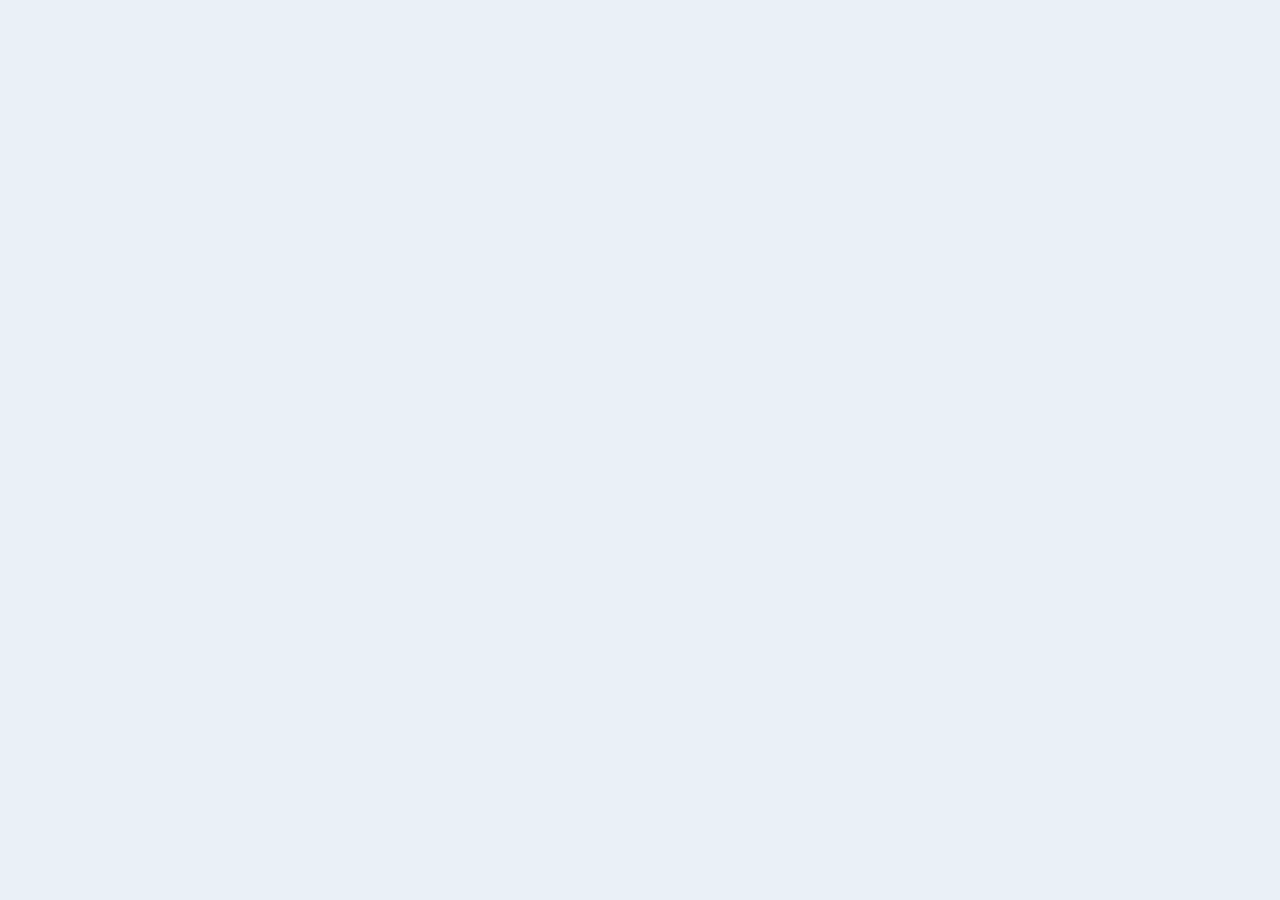
==== commit e5006054: "upload angulasr os" ====
--- a/index.html
+++ b/index.html
@@ -1,257 +1,14 @@
-<!DOCTYPE html>
-<html lang="zh-CN">
-<head>
-  <meta charset="UTF-8">
-  <meta name="viewport" content="width=device-width, initial-scale=1.0">
-  <meta name="theme-color" content="#090d16">
-  <meta name="description" content="陈榆阳的个人主页，智能科学与技术专业学生。">
-  <title>陈榆阳 · 个人主页</title>
-  <link rel="stylesheet" href="style.css">
-  <script src="script.js" defer></script>
-</head>
-<body>
-  <!-- 顶部阅读进度条 -->
-  <div class="reading-progress" id="reading-progress" role="progressbar" aria-label="页面阅读进度" aria-valuemin="0" aria-valuemax="100" aria-valuenow="0">
-    <span class="reading-progress-fill" id="reading-progress-fill"></span>
-  </div>
-
-  <!-- 页面背景装饰 -->
-  <div class="ambient ambient-one" aria-hidden="true"></div>
-  <div class="ambient ambient-two" aria-hidden="true"></div>
-  <div class="pointer-glow" id="pointer-glow" aria-hidden="true"></div>
-
-  <header class="site-header">
-    <a class="brand" href="#top" aria-label="陈榆阳个人主页首页">
-      <span class="brand-mark">CY</span>
-      <span>个人主页</span>
-    </a>
-    <a class="header-link" href="#contact">联系我 <span aria-hidden="true">↗</span></a>
-  </header>
-
-  <main id="top">
-    <!-- 个人简介 -->
-    <section class="hero section-shell" aria-labelledby="hero-title">
-      <div class="hero-copy">
-        <p class="eyebrow"><span class="status-dot"></span> HELLO, WORLD</p>
-        <h1 id="hero-title">你好，我是<br><span class="gradient-text name-typewriter">陈榆阳</span></h1>
-        <p class="hero-role">智能科学与技术 <span class="role-divider">/</span> 大二学生</p>
-        <p class="hero-intro">专注于智能科学与技术，热爱探索代码背后的底层逻辑。目前正致力于夯实 C/C++ 与 Python 基础，并积极探索 AI Agent 在实际开发中的应用。</p>
-        <a class="primary-button" href="#about">认识我 <span aria-hidden="true">↓</span></a>
-      </div>
-
-      <div class="hero-art" role="img" aria-label="动态科技感几何线条图形">
-        <div class="orbit orbit-outer"></div>
-        <div class="orbit orbit-inner"></div>
-        <div class="orbit-node node-top"></div>
-        <div class="orbit-node node-bottom"></div>
-        <div class="signal-core" aria-hidden="true">
-          <span class="signal-ring signal-ring-outer"></span>
-          <span class="signal-ring signal-ring-inner"></span>
-          <span class="signal-diamond"></span>
-          <span class="signal-center">CY</span>
-        </div>
-        <span class="signal-caption"><span class="signal-pulse"></span> 持续探索中 <span class="signal-caption-en">/ ALWAYS CURIOUS</span></span>
-        <div class="particle-field" aria-hidden="true">
-          <span class="particle particle-one"></span>
-          <span class="particle particle-two"></span>
-          <span class="particle particle-three"></span>
-          <span class="particle particle-four"></span>
-          <span class="particle particle-five"></span>
-          <span class="particle particle-six"></span>
-          <span class="particle particle-seven"></span>
-          <span class="particle particle-eight"></span>
-        </div>
-        <span class="art-coordinate coordinate-top">31°N 121°E</span>
-        <span class="art-coordinate coordinate-bottom">BUILD · LEARN · REPEAT</span>
-      </div>
-      <div class="hero-scroll" aria-hidden="true"><span></span> 向下探索</div>
-    </section>
-
-    <!-- 技能与个人介绍 -->
-    <section class="content-section section-shell" id="about" aria-labelledby="about-title">
-      <div class="section-heading">
-        <p class="eyebrow">A LITTLE ABOUT ME</p>
-        <h2 id="about-title">保持好奇，<span class="gradient-text">持续进步。</span></h2>
-        <p class="section-description">从基础开始，一点点积累，把感兴趣的事情变成真正的能力。</p>
-      </div>
-
-      <div class="skills-grid">
-        <article class="info-card skill-card interactive-card">
-          <div class="card-depth">
-            <div class="card-topline"><span class="card-index">01</span><span class="card-icon" aria-hidden="true">⌘</span></div>
-            <h3>Python</h3>
-            <p>掌握基础语法与数据结构，能编写自动化脚本。正在探索数据爬取与 AI 应用。</p>
-            <div class="skill-tags"><span>编程基础</span><span>持续学习</span></div>
-            <div class="progress-track" aria-label="学习进度：起步中"><span class="progress-python"></span></div>
-          </div>
-        </article>
-
-        <article class="info-card skill-card interactive-card">
-          <div class="card-depth">
-            <div class="card-topline"><span class="card-index">02</span><span class="card-icon card-icon-blue" aria-hidden="true">{ }</span></div>
-            <h3>C 语言</h3>
-            <p>深入理解指针与内存管理，打好计算机底层基石，追求严谨的代码逻辑。</p>
-            <div class="skill-tags"><span>基础语法</span><span>持续学习</span></div>
-            <div class="progress-track" aria-label="学习进度：起步中"><span class="progress-c"></span></div>
-          </div>
-        </article>
-
-        <article class="info-card focus-card interactive-card">
-          <div class="card-depth">
-            <div class="focus-orb" aria-hidden="true">✦</div>
-            <p class="focus-label">CURRENT FOCUS</p>
-            <h3>智能科学<br>与技术</h3>
-            <p class="focus-copy">保持热爱，认真学习，让每一次尝试都向前一步。</p>
-            <span class="focus-decoration" aria-hidden="true">AI&nbsp;·&nbsp;IDEAS&nbsp;·&nbsp;YOU</span>
-          </div>
-        </article>
-      </div>
-    </section>
-
-    <!-- 兴趣爱好 -->
-    <section class="content-section section-shell" aria-labelledby="hobbies-title">
-      <div class="section-heading section-heading-row">
-        <div>
-          <p class="eyebrow">OFF THE SCREEN</p>
-          <h2 id="hobbies-title">生活里的<span class="gradient-text">热爱</span></h2>
-        </div>
-        <p class="section-description">学习之外，也给生活留一点热血和快乐。</p>
-      </div>
-
-      <div class="hobbies-grid">
-        <article class="hobby-card football-card interactive-card">
-          <div class="card-depth">
-            <div class="hobby-number">01 / HOBBY</div>
-            <div class="hobby-symbol" aria-hidden="true">⚽</div>
-            <div class="hobby-text"><h3>踢足球</h3><p>喜欢踢的位置是中后场，参加过去年理工杯比赛，享受绿茵场上的团队协作与战术配合。足球不仅带来汗水，更锻炼了我的快速决断力。</p></div>
-            <span class="hobby-arrow" aria-hidden="true">↗</span>
-          </div>
-        </article>
-        <article class="hobby-card gaming-card interactive-card">
-          <div class="card-depth">
-            <div class="hobby-number">02 / HOBBY</div>
-            <div class="hobby-symbol game-symbol" aria-hidden="true">🎮</div>
-            <div class="hobby-text"><h3>玩游戏</h3><p>常玩 CS、火影忍者、FC 足球世界等游戏，是硬核竞技与独立游戏爱好者。常以开发者视角思考游戏背后的交互设计与物理引擎。</p></div>
-            <span class="hobby-arrow" aria-hidden="true">↗</span>
-          </div>
-        </article>
-      </div>
-    </section>
-
-    <!-- 过往项目与竞赛经历 -->
-    <section class="content-section section-shell" aria-labelledby="past-projects-title">
-      <div class="section-heading">
-        <p class="eyebrow">PAST PROJECTS</p>
-        <h2 id="past-projects-title">过往<span class="gradient-text">项目</span></h2>
-        <p class="section-description">记录竞赛经历与项目实践中的积累。</p>
-      </div>
-
-      <div class="project-grid">
-        <article class="project-card past-project-card interactive-card">
-          <div class="card-depth">
-            <div class="project-card-top">
-              <span class="project-index">01 / COMPETITION</span>
-              <span class="project-mark" aria-hidden="true">✦</span>
-            </div>
-            <div>
-              <h3>竞赛与项目实践</h3>
-              <p class="project-description">获得过“挑战杯”校三等奖。去年省数学建模大赛中，我独自用一天完成项目，最终没有获奖。</p>
-            </div>
-            <div class="project-tags"><span>挑战杯校三等奖</span><span>省数学建模大赛</span></div>
-          </div>
-        </article>
-      </div>
-    </section>
-
-    <!-- 近期项目 -->
-    <section class="content-section section-shell" aria-labelledby="recent-projects-title">
-      <div class="section-heading">
-        <p class="eyebrow">RECENT PROJECTS</p>
-        <h2 id="recent-projects-title">近期<span class="gradient-text">项目</span></h2>
-        <p class="section-description">正在学习，也在用代码完成小而具体的尝试。</p>
-      </div>
-
-      <div class="project-grid">
-        <article class="project-card recent-project-card interactive-card">
-          <div class="card-depth">
-            <div class="project-card-top">
-              <span class="project-index">01 / PYTHON PROJECT</span>
-              <span class="project-mark project-mark-blue" aria-hidden="true">{ }</span>
-            </div>
-            <div class="project-main">
-              <div class="project-details">
-                <h3>Guess Number Game</h3>
-                <div class="project-tags"><span>Python</span><span>Git</span></div>
-                <p class="project-description">使用 Python 编写的命令行猜数字游戏。代码已通过 Git 推送至 GitHub。</p>
-              </div>
-              <div class="project-actions">
-                <a class="source-button" href="https://github.com/Cat079/guess-number-game" target="_blank" rel="noopener noreferrer">查看源码 <span aria-hidden="true">↗</span></a>
-                <button class="source-button play-button" id="open-game" type="button">在线试玩 <span aria-hidden="true">▶</span></button>
-              </div>
-            </div>
-          </div>
-        </article>
-      </div>
-    </section>
-
-    <!-- 联系方式 -->
-    <section class="contact-section section-shell" id="contact" aria-labelledby="contact-title">
-      <div class="contact-panel">
-        <div>
-          <p class="eyebrow">LET'S CONNECT</p>
-          <h2 id="contact-title">保持联系，<span class="gradient-text">一起交流。</span></h2>
-          <p class="contact-copy">欢迎通过邮件与我联系。</p>
-        </div>
-        <button class="email-link" id="copy-email" type="button" aria-label="复制邮箱地址 3309608896@qq.com">
-          <span class="email-icon" aria-hidden="true">✉</span>
-          <span>3309608896@qq.com</span>
-          <span class="email-arrow" aria-hidden="true">⧉</span>
-        </button>
-      </div>
-    </section>
-  </main>
-
-  <footer class="site-footer section-shell">
-    <a class="brand footer-brand" href="#top"><span class="brand-mark">CY</span><span>陈榆阳</span></a>
-    <p>© 2026 陈榆阳 · 用好奇心探索世界</p>
-    <a class="back-to-top" href="#top">回到顶部 ↑</a>
-  </footer>
-
-  <!-- 猜数字游戏弹窗：使用原生 dialog，支持 Esc 键关闭。 -->
-  <dialog class="game-modal" id="guess-game" aria-labelledby="game-title" aria-describedby="game-description">
-    <div class="game-modal-inner">
-      <div class="game-modal-top">
-        <p class="game-kicker">MINI GAME <span>/</span> 01</p>
-        <button class="game-close" id="close-game" type="button" aria-label="关闭游戏">×</button>
-      </div>
-      <h2 id="game-title">Guess Number Game</h2>
-      <p class="game-description" id="game-description">猜一个 1 到 100 之间的整数，看看你能几次猜中。</p>
-
-      <div class="game-score" aria-label="猜测次数">
-        <span>已猜次数</span>
-        <strong><span id="guess-count">0</span><small>次</small></strong>
-      </div>
-
-      <p class="game-status" id="game-status" data-state="ready" role="status" aria-live="polite">输入一个数字，开始挑战。</p>
-
-      <form class="game-form" id="guess-form">
-        <label for="guess-input">你的猜测</label>
-        <div class="game-controls">
-          <input id="guess-input" name="guess" type="number" min="1" max="100" step="1" inputmode="numeric" placeholder="1–100" required>
-          <button class="game-submit" type="submit">提交猜测 <span aria-hidden="true">↗</span></button>
-        </div>
-      </form>
-
-      <button class="game-restart" id="restart-game" type="button">重新开始</button>
-      <p class="game-footnote">猜中后可以重新开始，再挑战一局。</p>
-    </div>
-  </dialog>
-
-  <!-- 复制邮箱后显示的轻量提示 -->
-  <div class="toast" id="copy-toast" role="status" aria-live="polite" aria-atomic="true">
-    <span class="toast-check" aria-hidden="true">✓</span>
-    <span class="toast-message">邮箱已复制！</span>
-  </div>
-
-</body>
+<!doctype html>
+<html lang="zh-CN" data-beasties-container>
+  <head>
+    <meta charset="utf-8">
+    <title>陈榆阳 · 个人桌面</title>
+    <base href="/">
+    <meta name="viewport" content="width=device-width, initial-scale=1">
+    <meta name="theme-color" content="#eaf0f7">
+    <meta name="description" content="陈榆阳的个人主页，智能科学与技术专业大二学生。">
+  <style>:root{color-scheme:light;font-family:Inter,SF Pro Display,PingFang SC,Microsoft YaHei,sans-serif;font-synthesis:none;text-rendering:optimizeLegibility;-webkit-font-smoothing:antialiased;-moz-osx-font-smoothing:grayscale;color:#26364d;background:#eaf0f7}*{box-sizing:border-box}html,body{min-width:320px;min-height:100%;margin:0}body{min-height:100vh}</style><link rel="stylesheet" href="styles-PYLOMJJF.css" media="print" onload="this.media='all'"><noscript><link rel="stylesheet" href="styles-PYLOMJJF.css"></noscript></head>
+  <body>
+    <app-desktop></app-desktop>
+  <script src="main-GG4VW7NF.js" type="module"></script></body>
 </html>
--- a/styles-PYLOMJJF.css
+++ b/styles-PYLOMJJF.css
@@ -0,0 +1 @@
+:root{color-scheme:light;font-family:Inter,SF Pro Display,PingFang SC,Microsoft YaHei,sans-serif;font-synthesis:none;text-rendering:optimizeLegibility;-webkit-font-smoothing:antialiased;-moz-osx-font-smoothing:grayscale;color:#26364d;background:#eaf0f7}*{box-sizing:border-box}html,body{min-width:320px;min-height:100%;margin:0}body{min-height:100vh}button{font:inherit}button:focus-visible{outline:3px solid #8ba9d3;outline-offset:3px}
--- a/styles-PYLOMJJF.css
+++ b/styles-PYLOMJJF.css
@@ -0,0 +1 @@
+:root{color-scheme:light;font-family:Inter,SF Pro Display,PingFang SC,Microsoft YaHei,sans-serif;font-synthesis:none;text-rendering:optimizeLegibility;-webkit-font-smoothing:antialiased;-moz-osx-font-smoothing:grayscale;color:#26364d;background:#eaf0f7}*{box-sizing:border-box}html,body{min-width:320px;min-height:100%;margin:0}body{min-height:100vh}button{font:inherit}button:focus-visible{outline:3px solid #8ba9d3;outline-offset:3px}
